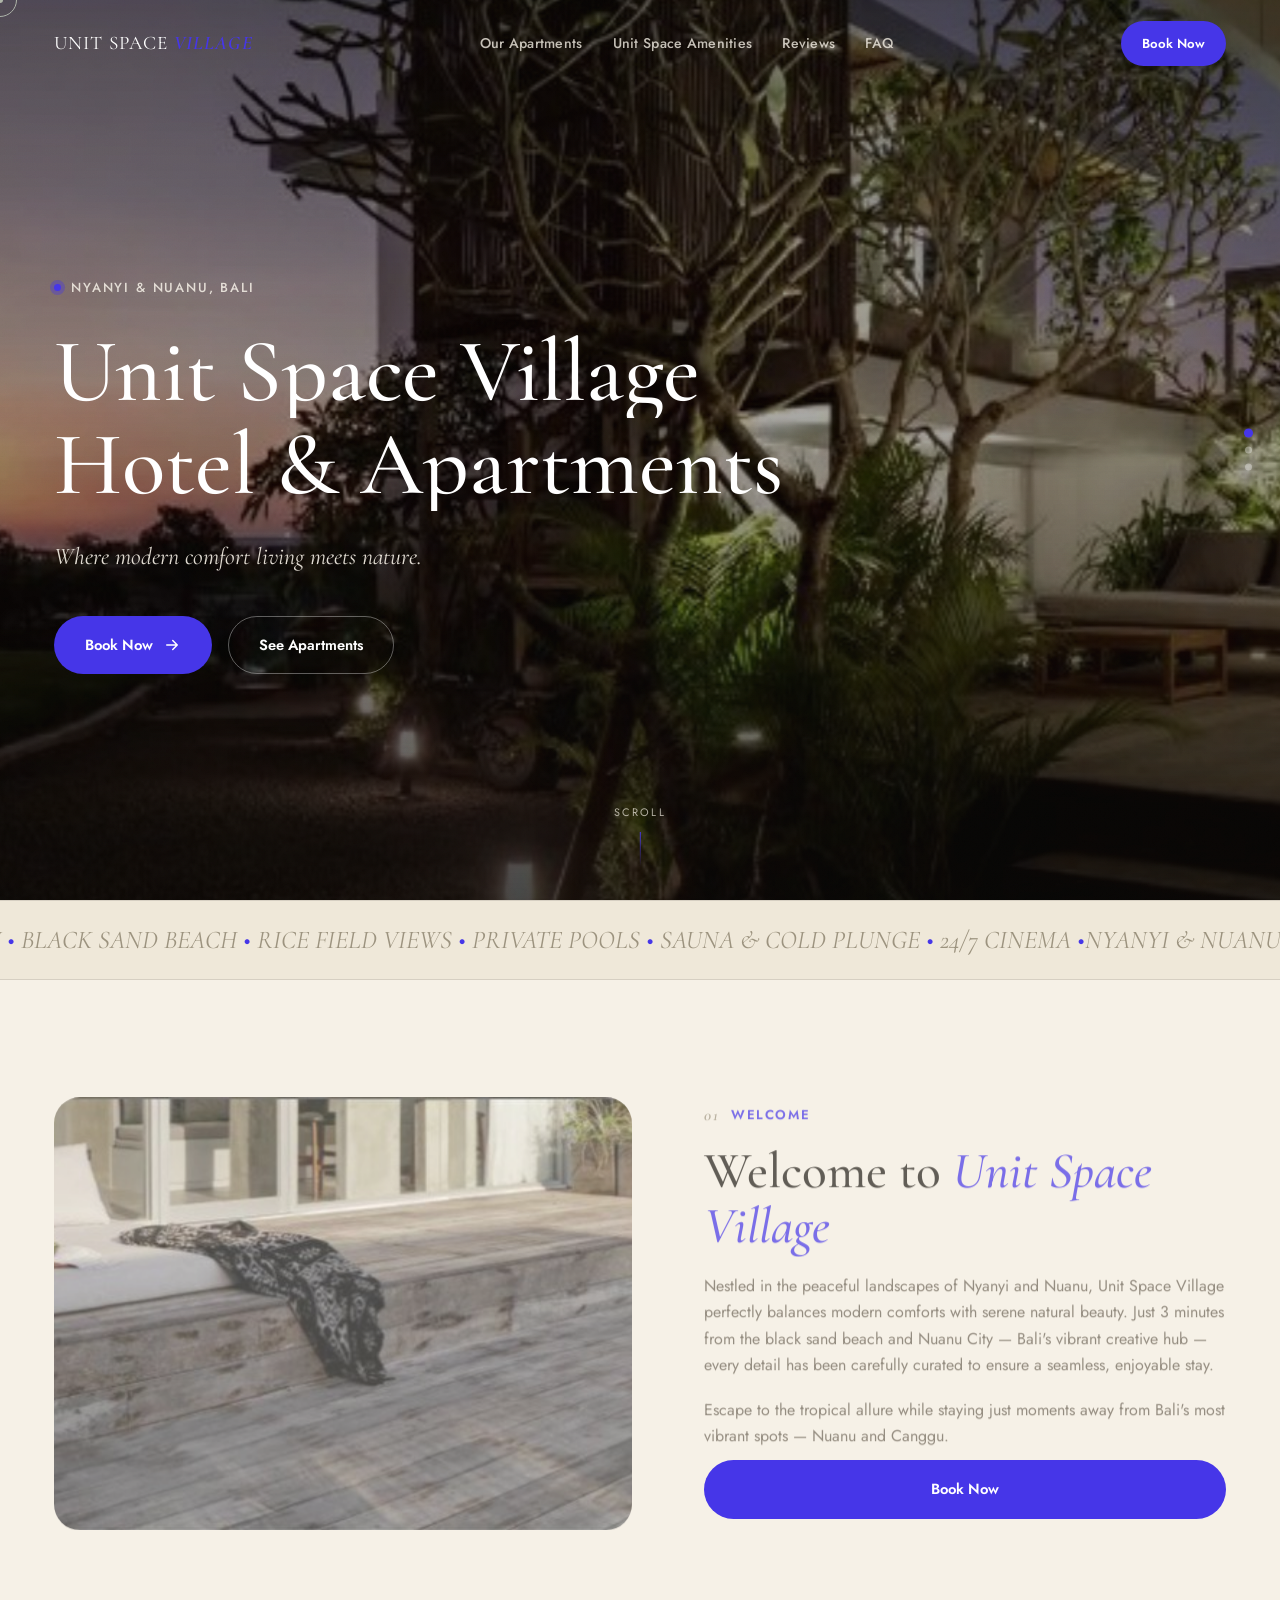
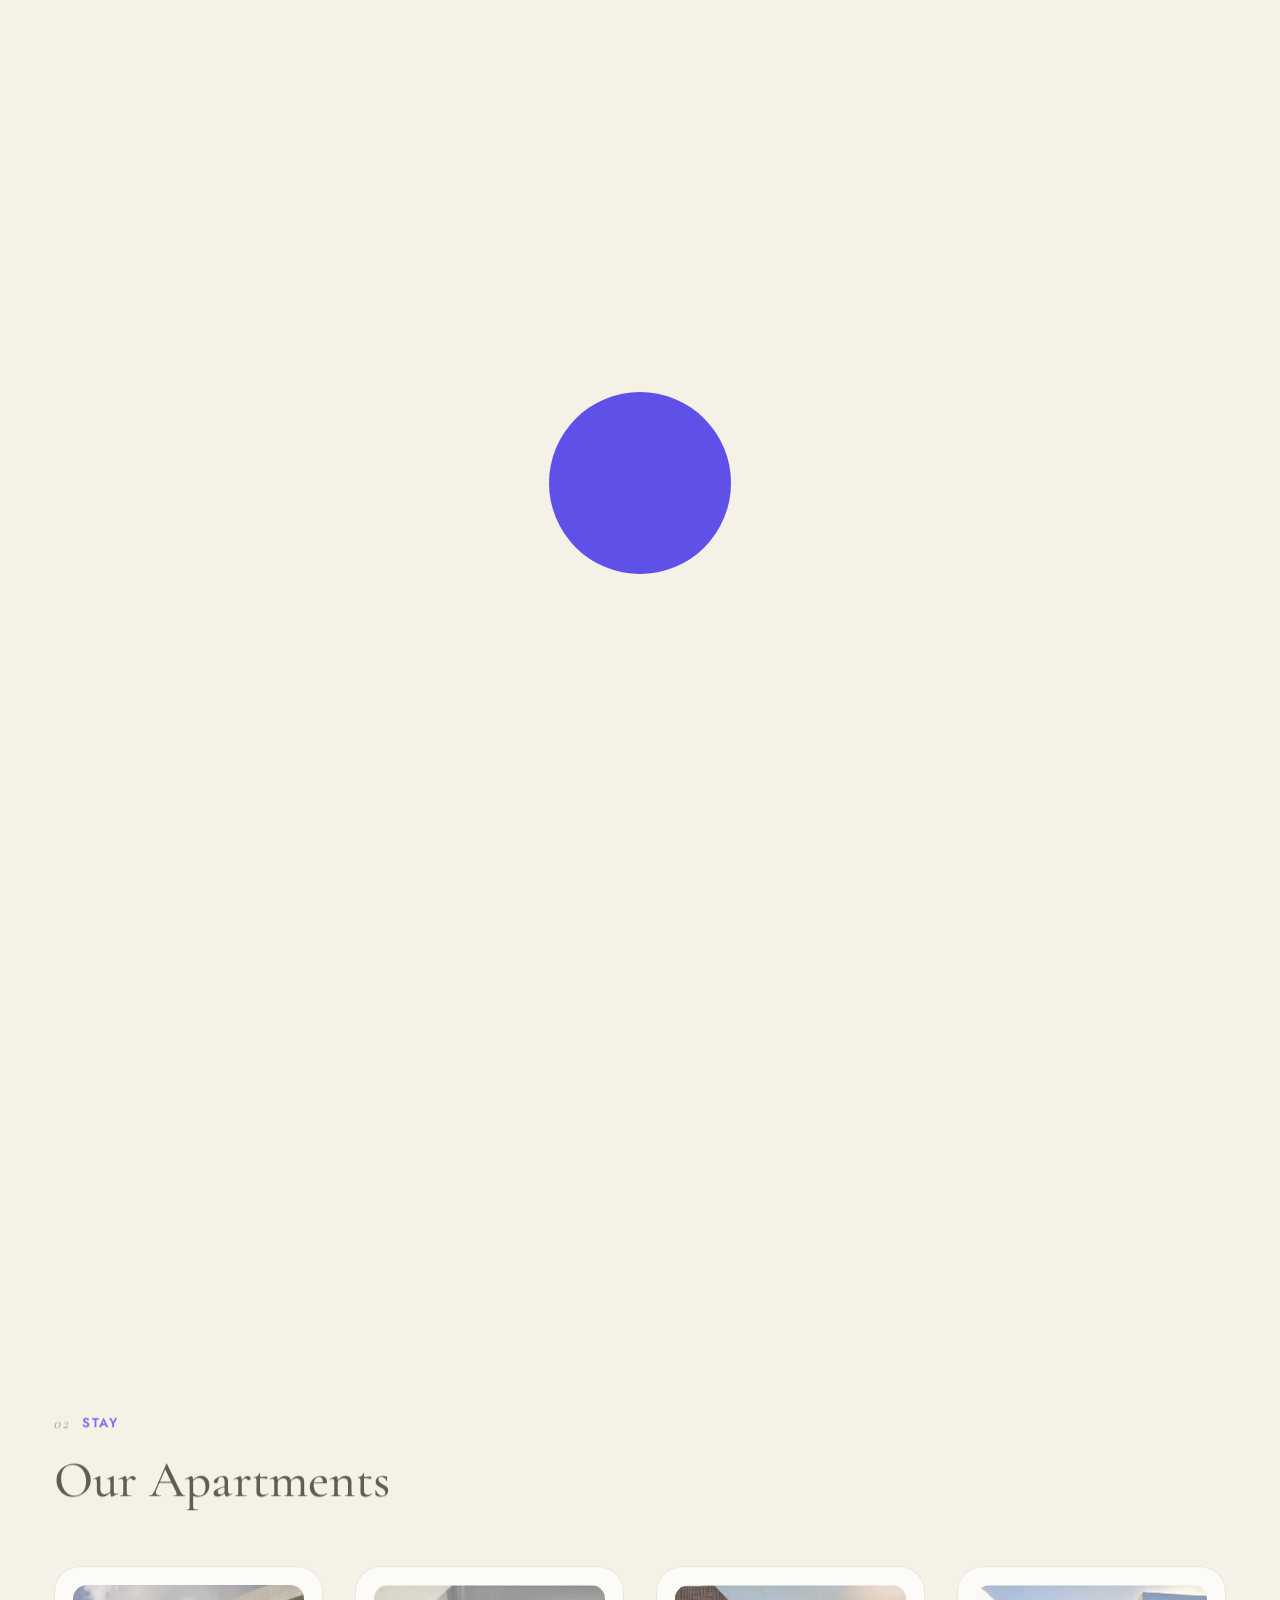
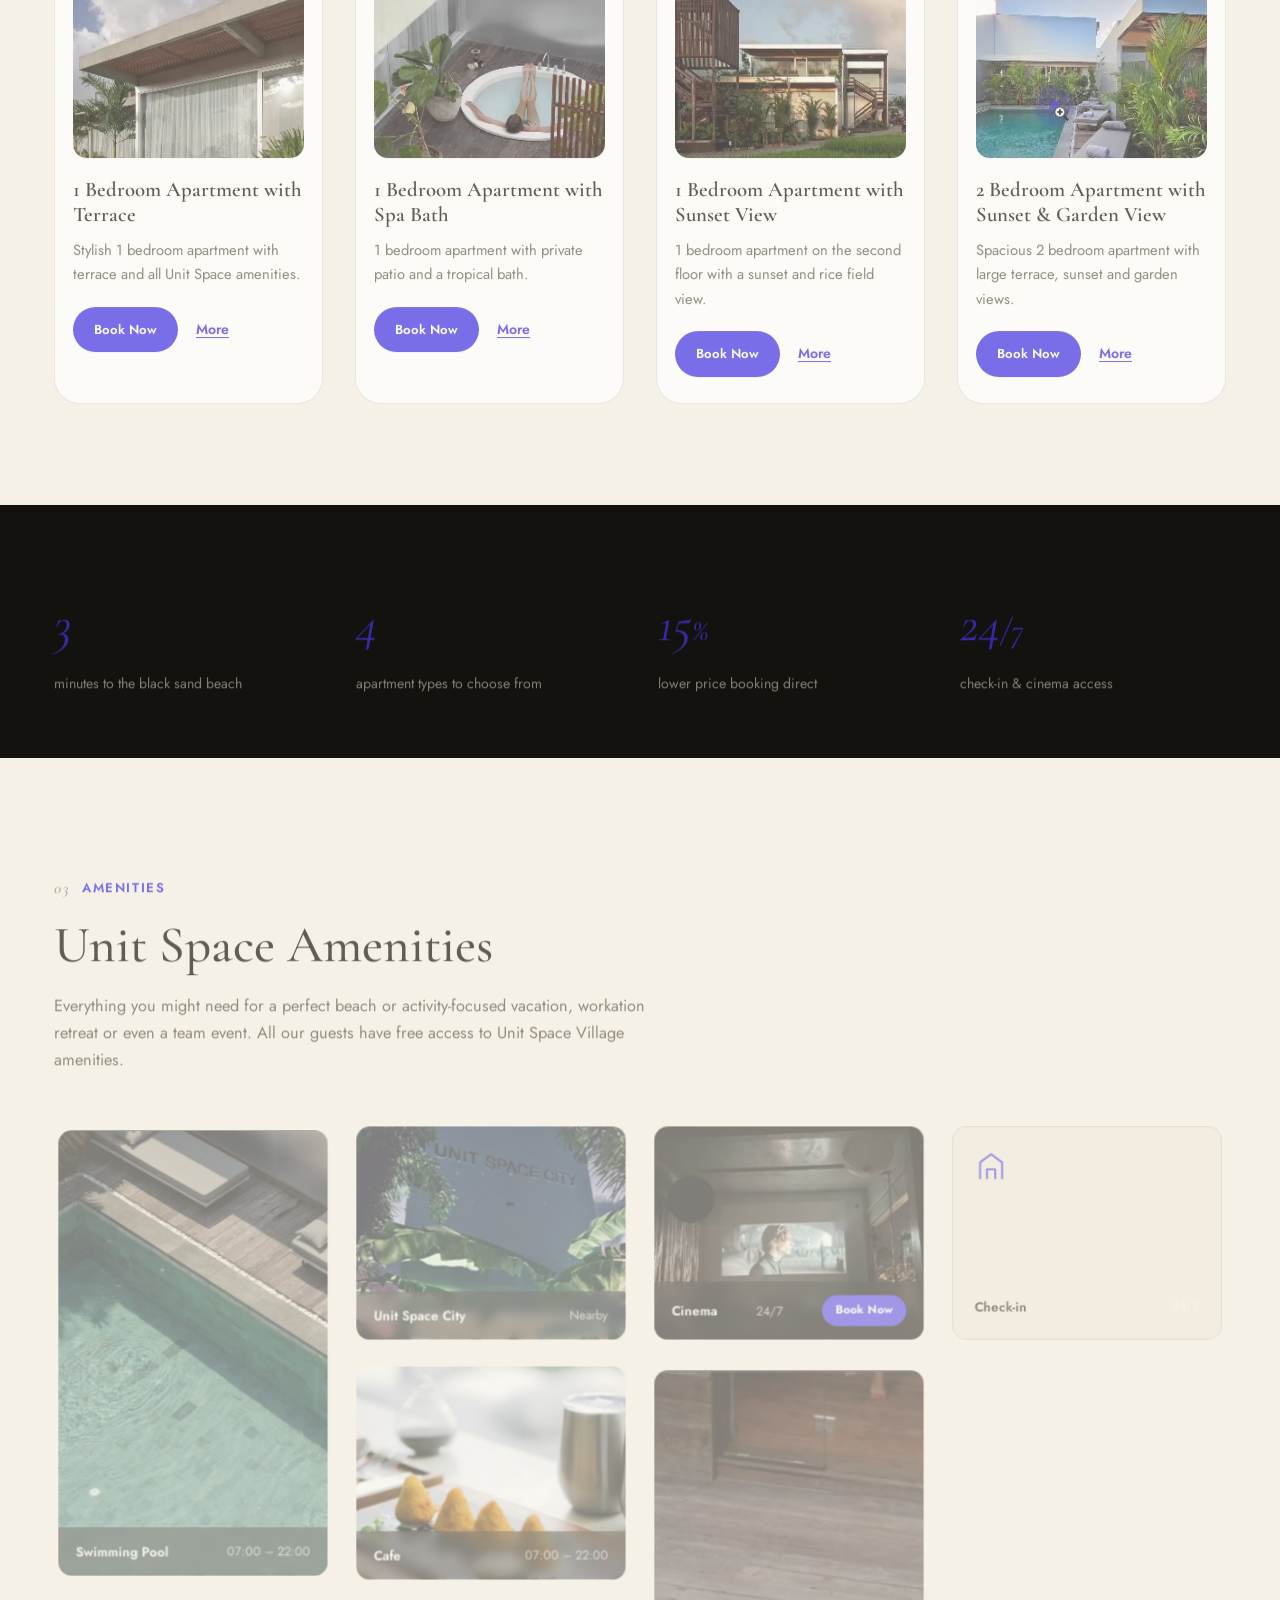
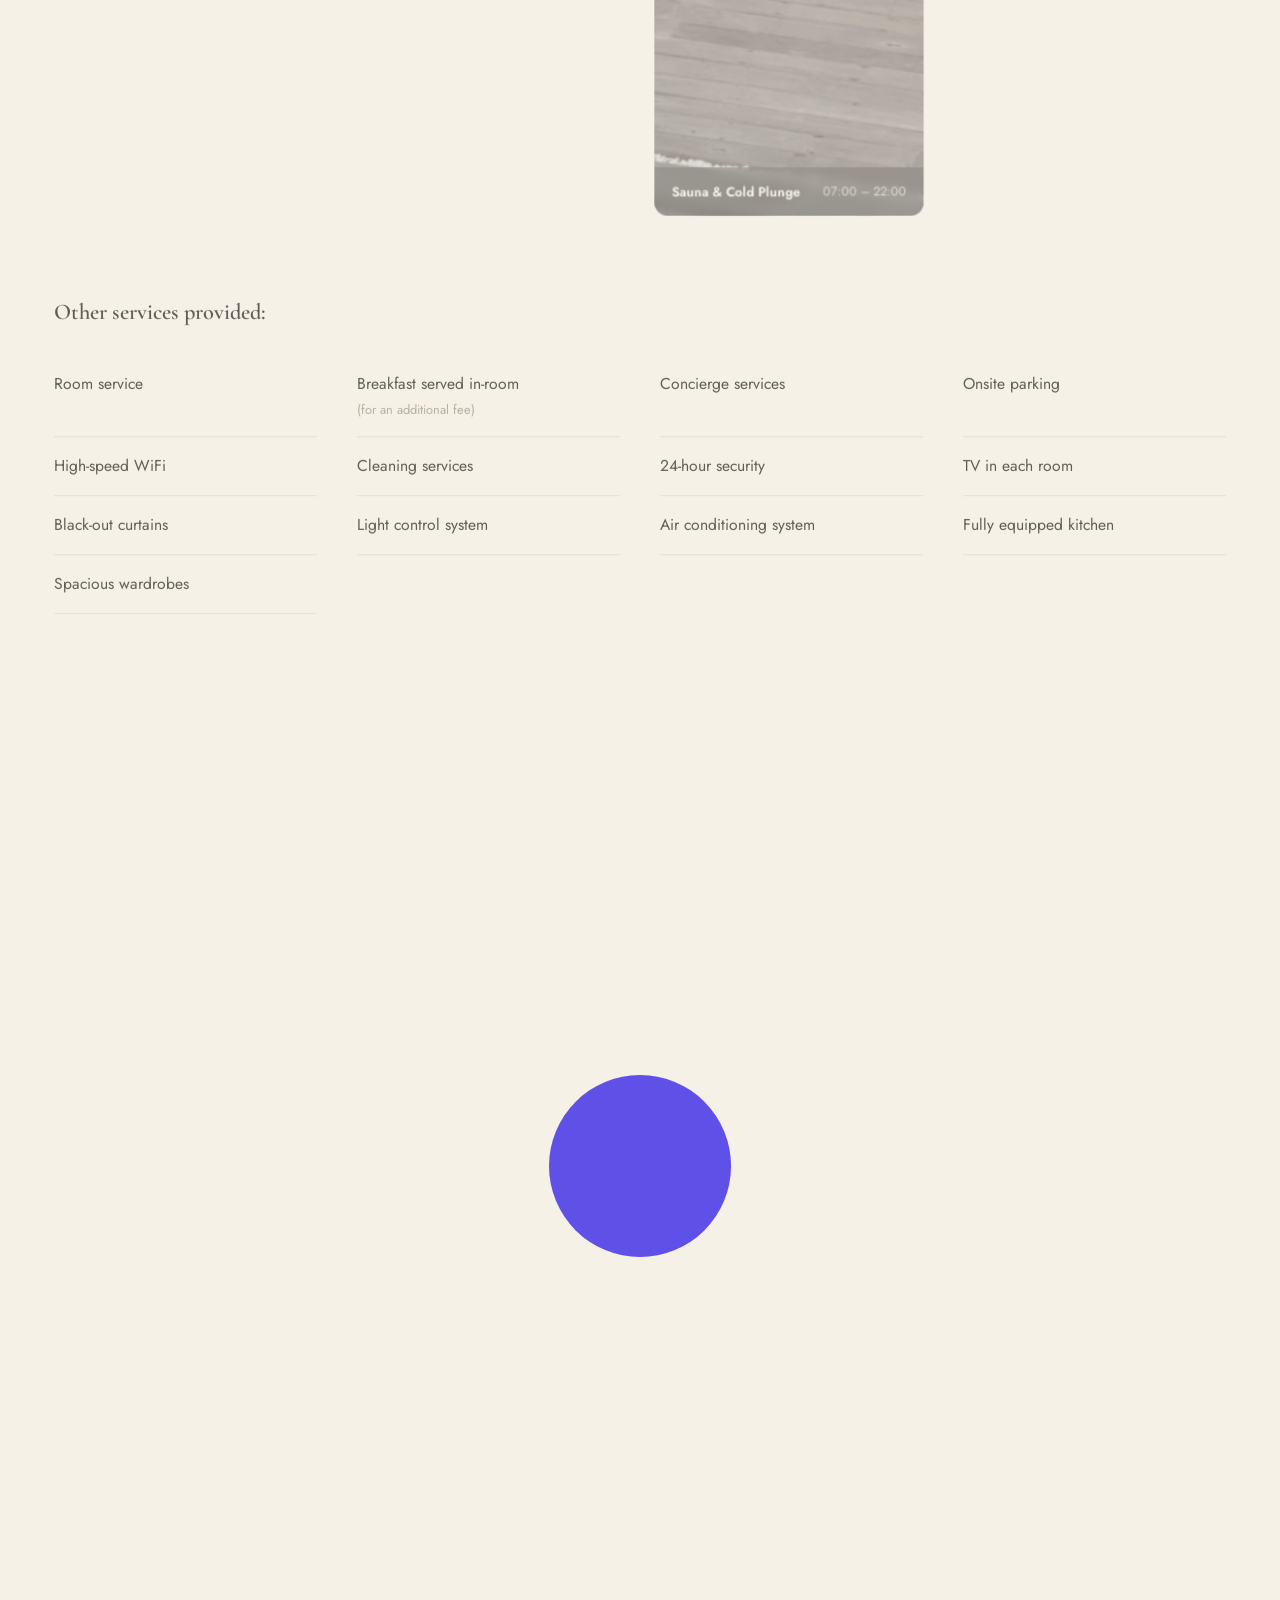
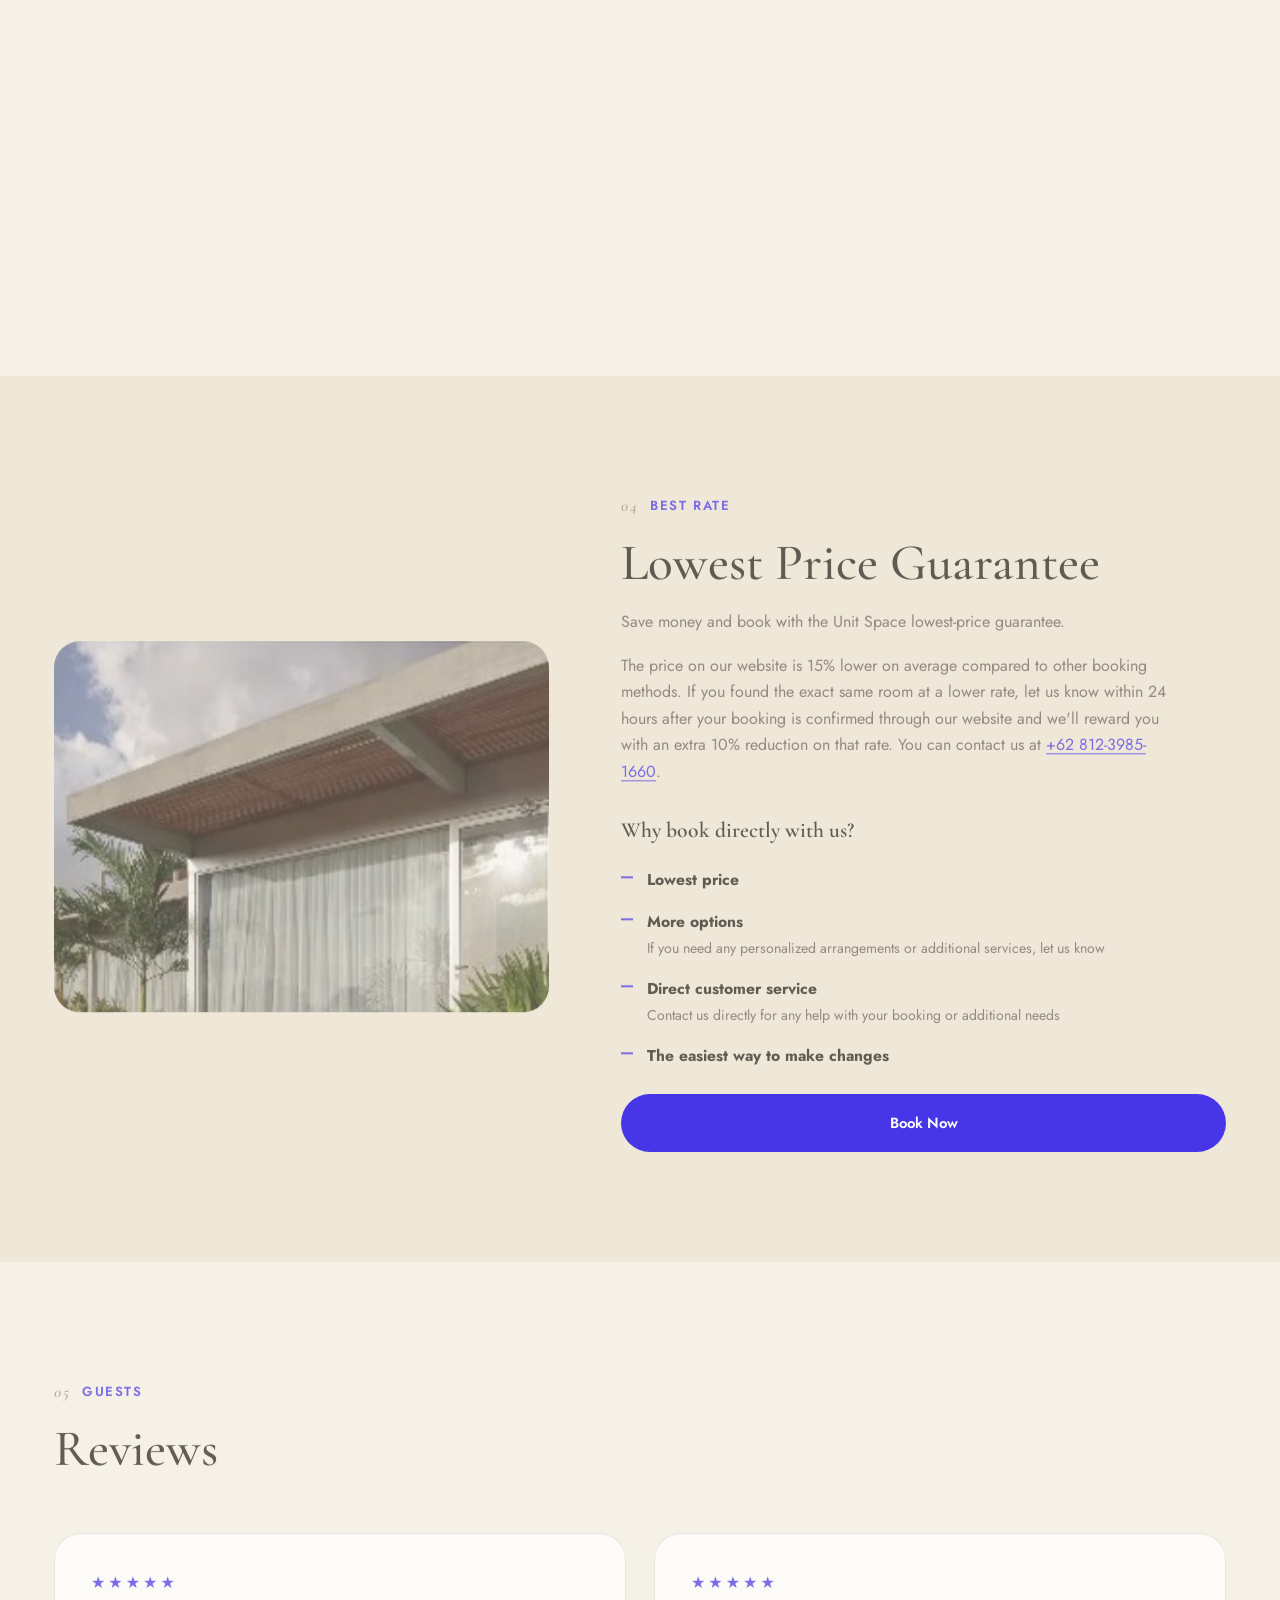
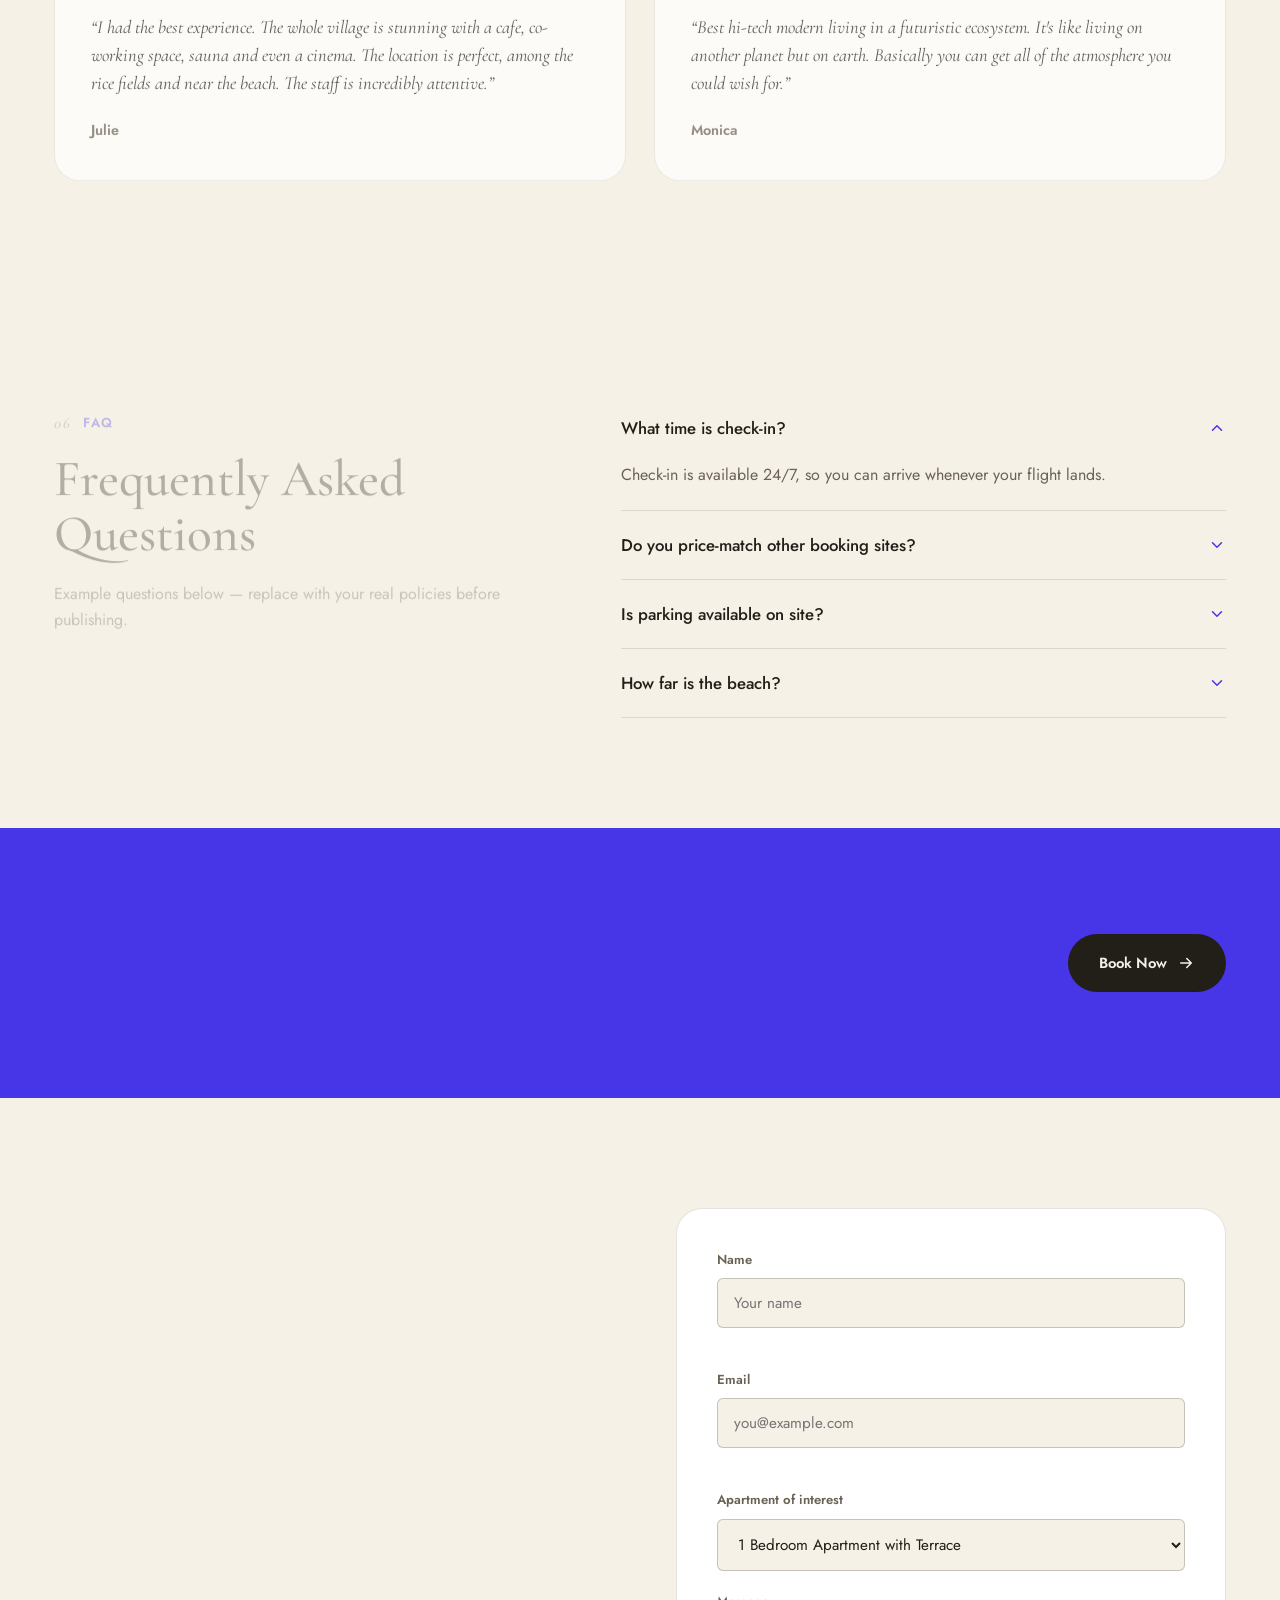
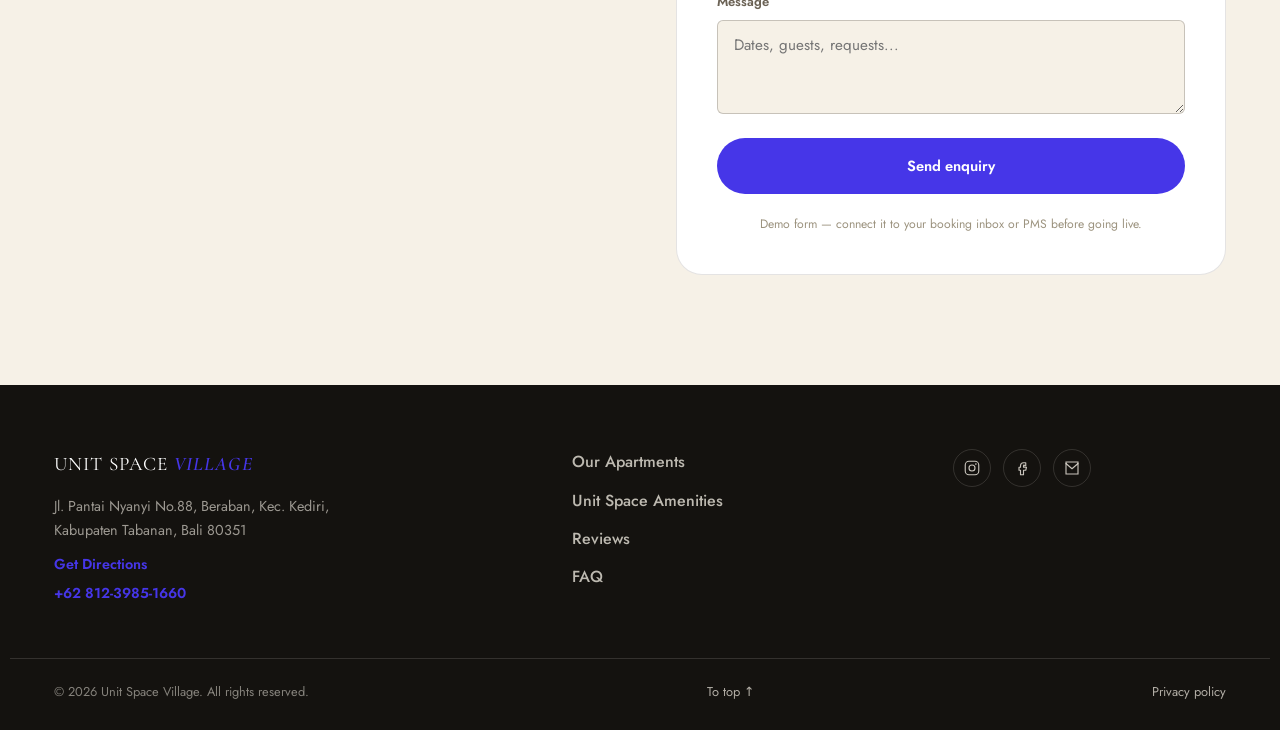
==== unitspacevillage/index.html @ 4ce425ce "Add Unit Space Village redesign in new project folder Rebuilds unitspacevillage.com as a static HTML" ====
<!doctype html>
<html lang="en">
<head>
<meta charset="UTF-8">
<meta name="viewport" content="width=device-width, initial-scale=1">
<title>Unit Space Village — Hotel &amp; Apartments, Nyanyi &amp; Nuanu, Bali</title>
<meta name="description" content="Unit Space Village — where modern comfort living meets nature. Boutique apartments and village amenities in Nyanyi &amp; Nuanu, Bali, minutes from the black sand beach.">

<link rel="icon" href="data:image/svg+xml,%3Csvg xmlns='http://www.w3.org/2000/svg' viewBox='0 0 100 100'%3E%3Crect width='100' height='100' rx='20' fill='%2314120f'/%3E%3Ctext x='50' y='68' font-size='54' font-family='Georgia,serif' font-weight='700' fill='%234f3ff0' text-anchor='middle'%3EU%3C/text%3E%3C/svg%3E">

<link rel="preconnect" href="https://fonts.googleapis.com">
<link rel="preconnect" href="https://fonts.gstatic.com" crossorigin>
<link href="https://fonts.googleapis.com/css2?family=Cormorant+Garamond:ital,wght@0,400;0,500;0,600;1,400;1,500;1,600&family=Jost:wght@300;400;500;600;700&display=swap" rel="stylesheet">

<link rel="stylesheet" href="css/style.css">
</head>
<body>

<div class="cursor-dot" aria-hidden="true"></div>
<div class="cursor-ring" aria-hidden="true"></div>

<div class="loader" aria-hidden="true">
  <span class="loader__mark">Unit Space Village</span>
</div>

<div class="grain-overlay" aria-hidden="true"></div>

<header class="site-header" data-header>
  <div class="container site-header__inner">
    <a href="#hero" class="logo" data-magnetic>
      <span class="logo__text">UNIT SPACE <b>VILLAGE</b></span>
    </a>

    <nav class="nav" data-nav>
      <a href="#apartments" class="nav__link">Our Apartments</a>
      <a href="#amenities" class="nav__link">Unit Space Amenities</a>
      <a href="#reviews" class="nav__link">Reviews</a>
      <a href="#faq" class="nav__link">FAQ</a>
    </nav>

    <a href="#contact" class="btn btn--accent btn--sm nav__cta" data-magnetic>Book Now</a>

    <button class="burger" data-burger aria-label="Open menu" aria-expanded="false">
      <span></span><span></span><span></span>
    </button>
  </div>

  <div class="mobile-nav" data-mobile-nav>
    <a href="#apartments" class="mobile-nav__link">Our Apartments</a>
    <a href="#amenities" class="mobile-nav__link">Unit Space Amenities</a>
    <a href="#reviews" class="mobile-nav__link">Reviews</a>
    <a href="#faq" class="mobile-nav__link">FAQ</a>
    <a href="#contact" class="mobile-nav__link">Book Now</a>
  </div>
</header>

<main>

  <!-- HERO -->
  <section class="hero" id="hero">
    <div class="hero__slides" data-hero-slides>
      <div class="hero__slide is-active" style="background-image:url('assets/garden-twilight.jpg')"></div>
      <div class="hero__slide" style="background-image:url('assets/pool-aerial.jpg')"></div>
      <div class="hero__slide" style="background-image:url('assets/sauna-plunge.jpg')"></div>
    </div>
    <div class="hero__scrim" aria-hidden="true"></div>

    <div class="container hero__inner">
      <p class="eyebrow" data-reveal>
        <span class="eyebrow__dot"></span>
        Nyanyi &amp; Nuanu, Bali
      </p>

      <h1 class="hero__title">
        <span class="line" data-split>Unit Space Village</span>
        <span class="line" data-split>Hotel <em>&amp; Apartments</em></span>
      </h1>

      <p class="hero__subtitle" data-reveal>Where modern comfort living meets nature.</p>

      <div class="hero__actions" data-reveal>
        <a href="#contact" class="btn btn--accent" data-magnetic>
          Book Now
          <svg viewBox="0 0 24 24" width="18" height="18"><path d="M5 12h14M13 6l6 6-6 6" fill="none" stroke="currentColor" stroke-width="2" stroke-linecap="round" stroke-linejoin="round"/></svg>
        </a>
        <a href="#apartments" class="btn btn--ghost" data-magnetic>See Apartments</a>
      </div>
    </div>

    <div class="hero__dots" data-hero-dots aria-hidden="true">
      <span class="is-active"></span><span></span><span></span>
    </div>

    <a href="#welcome" class="scroll-cue" aria-label="Scroll down">
      <span>SCROLL</span>
      <i></i>
    </a>
  </section>

  <!-- MARQUEE -->
  <div class="marquee" aria-hidden="true">
    <div class="marquee__track">
      <span>NYANYI &amp; NUANU&nbsp;</span><span>•</span><span>&nbsp;BLACK SAND BEACH&nbsp;</span><span>•</span>
      <span>&nbsp;RICE FIELD VIEWS&nbsp;</span><span>•</span><span>&nbsp;PRIVATE POOLS&nbsp;</span><span>•</span>
      <span>&nbsp;SAUNA &amp; COLD PLUNGE&nbsp;</span><span>•</span><span>&nbsp;24/7 CINEMA&nbsp;</span><span>•</span>
      <span>NYANYI &amp; NUANU&nbsp;</span><span>•</span><span>&nbsp;BLACK SAND BEACH&nbsp;</span><span>•</span>
      <span>&nbsp;RICE FIELD VIEWS&nbsp;</span><span>•</span><span>&nbsp;PRIVATE POOLS&nbsp;</span><span>•</span>
      <span>&nbsp;SAUNA &amp; COLD PLUNGE&nbsp;</span><span>•</span><span>&nbsp;24/7 CINEMA&nbsp;</span><span>•</span>
    </div>
  </div>

  <!-- WELCOME -->
  <section class="section welcome" id="welcome">
    <div class="container welcome__grid">
      <div class="welcome__media" data-reveal>
        <img src="assets/daybed-deck.jpg" alt="Private deck and daybed at Unit Space Village" loading="lazy">
      </div>
      <div class="welcome__content">
        <p class="section__label" data-reveal><span class="section__num">01</span> Welcome</p>
        <h2 class="section__title" data-reveal>Welcome to <em>Unit Space Village</em></h2>
        <p class="welcome__text" data-reveal>
          Nestled in the peaceful landscapes of Nyanyi and Nuanu, Unit Space Village perfectly
          balances modern comforts with serene natural beauty. Just 3 minutes from the black sand
          beach and Nuanu City — Bali's vibrant creative hub — every detail has been carefully
          curated to ensure a seamless, enjoyable stay.
        </p>
        <p class="welcome__text" data-reveal>
          Escape to the tropical allure while staying just moments away from Bali's most vibrant
          spots — Nuanu and Canggu.
        </p>
        <a href="#contact" class="btn btn--accent btn--block" data-magnetic>Book Now</a>
      </div>
    </div>
  </section>

  <!-- PORTAL: welcome -> apartments -->
  <div class="portal" data-portal data-portal-color="#efeae0" aria-hidden="true">
    <div class="portal__stage"><div class="portal__circle" data-portal-circle></div></div>
  </div>

  <!-- APARTMENTS -->
  <section class="section apartments" id="apartments">
    <div class="container">
      <div class="section__head">
        <p class="section__label" data-reveal><span class="section__num">02</span> Stay</p>
        <h2 class="section__title" data-reveal>Our Apartments</h2>
      </div>

      <div class="apartments-grid">

        <article class="apt-card" data-tilt>
          <div class="apt-card__media">
            <img src="assets/apt-terrace.jpg" alt="1 Bedroom Apartment with Terrace" loading="lazy">
          </div>
          <h3>1 Bedroom Apartment with Terrace</h3>
          <p>Stylish 1 bedroom apartment with terrace and all Unit Space amenities.</p>
          <div class="apt-card__actions">
            <a href="#contact" class="btn btn--accent btn--sm" data-magnetic>Book Now</a>
            <a href="#contact" class="link-more">More</a>
          </div>
        </article>

        <article class="apt-card" data-tilt>
          <div class="apt-card__media">
            <img src="assets/apt-spa-bath.jpg" alt="1 Bedroom Apartment with Spa Bath" loading="lazy">
          </div>
          <h3>1 Bedroom Apartment with Spa Bath</h3>
          <p>1 bedroom apartment with private patio and a tropical bath.</p>
          <div class="apt-card__actions">
            <a href="#contact" class="btn btn--accent btn--sm" data-magnetic>Book Now</a>
            <a href="#contact" class="link-more">More</a>
          </div>
        </article>

        <article class="apt-card" data-tilt>
          <div class="apt-card__media">
            <img src="assets/apt-sunset-view.jpg" alt="1 Bedroom Apartment with Sunset View" loading="lazy">
          </div>
          <h3>1 Bedroom Apartment with Sunset View</h3>
          <p>1 bedroom apartment on the second floor with a sunset and rice field view.</p>
          <div class="apt-card__actions">
            <a href="#contact" class="btn btn--accent btn--sm" data-magnetic>Book Now</a>
            <a href="#contact" class="link-more">More</a>
          </div>
        </article>

        <article class="apt-card" data-tilt>
          <div class="apt-card__media">
            <img src="assets/apt-sunset-garden.jpg" alt="2 Bedroom Apartment with Sunset & Garden View" loading="lazy">
          </div>
          <h3>2 Bedroom Apartment with Sunset &amp; Garden View</h3>
          <p>Spacious 2 bedroom apartment with large terrace, sunset and garden views.</p>
          <div class="apt-card__actions">
            <a href="#contact" class="btn btn--accent btn--sm" data-magnetic>Book Now</a>
            <a href="#contact" class="link-more">More</a>
          </div>
        </article>

      </div>
    </div>
  </section>

  <!-- STATS -->
  <section class="stats">
    <div class="container stats__grid">
      <div class="stat" data-reveal>
        <span class="stat__num" data-counter data-target="3">0</span>
        <p>minutes to the black sand beach</p>
      </div>
      <div class="stat" data-reveal>
        <span class="stat__num" data-counter data-target="4">0</span>
        <p>apartment types to choose from</p>
      </div>
      <div class="stat" data-reveal>
        <span class="stat__num" data-counter data-target="15">0</span><span class="stat__suffix">%</span>
        <p>lower price booking direct</p>
      </div>
      <div class="stat" data-reveal>
        <span class="stat__num" data-counter data-target="24">0</span><span class="stat__suffix">/7</span>
        <p>check-in &amp; cinema access</p>
      </div>
    </div>
  </section>

  <!-- AMENITIES -->
  <section class="section" id="amenities">
    <div class="container">
      <div class="section__head">
        <p class="section__label" data-reveal><span class="section__num">03</span> Amenities</p>
        <h2 class="section__title" data-reveal>Unit Space Amenities</h2>
        <p class="section__intro" data-reveal>
          Everything you might need for a perfect beach or activity-focused vacation, workation
          retreat or even a team event. All our guests have free access to Unit Space Village
          amenities.
        </p>
      </div>

      <div class="amenities-grid">
        <article class="amenity-card amenity-card--tall" data-tilt>
          <img src="assets/pool-aerial.jpg" alt="Swimming pool" loading="lazy">
          <div class="amenity-card__bar"><span>Swimming Pool</span><time>07:00 – 22:00</time></div>
        </article>

        <article class="amenity-card" data-tilt>
          <img src="assets/unit-space-city.jpg" alt="Unit Space City community" loading="lazy">
          <div class="amenity-card__bar"><span>Unit Space City</span><time>Nearby</time></div>
        </article>

        <article class="amenity-card" data-tilt>
          <img src="assets/cinema.jpg" alt="Cinema room" loading="lazy">
          <div class="amenity-card__bar"><span>Cinema</span><time>24/7</time><a href="#contact" class="amenity-card__cta">Book Now</a></div>
        </article>

        <article class="amenity-card amenity-card--icon" data-tilt>
          <div class="amenity-card__icon">
            <svg viewBox="0 0 24 24" width="34" height="34"><path d="M4 22V10l8-6 8 6v12" fill="none" stroke="currentColor" stroke-width="1.5" stroke-linejoin="round"/><path d="M9 22v-7h6v7" fill="none" stroke="currentColor" stroke-width="1.5" stroke-linejoin="round"/></svg>
          </div>
          <div class="amenity-card__bar amenity-card__bar--static"><span>Check-in</span><time>24/7</time></div>
        </article>

        <article class="amenity-card" data-tilt>
          <img src="assets/cafe.jpg" alt="Cafe" loading="lazy">
          <div class="amenity-card__bar"><span>Cafe</span><time>07:00 – 22:00</time></div>
        </article>

        <article class="amenity-card amenity-card--tall" data-tilt>
          <img src="assets/sauna-plunge.jpg" alt="Sauna and cold plunge" loading="lazy">
          <div class="amenity-card__bar"><span>Sauna &amp; Cold Plunge</span><time>07:00 – 22:00</time></div>
        </article>
      </div>

      <div class="services-list">
        <h3 data-reveal>Other services provided:</h3>
        <ul class="services-list__grid" data-reveal>
          <li>Room service</li>
          <li>Breakfast served in-room <small>(for an additional fee)</small></li>
          <li>Concierge services</li>
          <li>Onsite parking</li>
          <li>High-speed WiFi</li>
          <li>Cleaning services</li>
          <li>24-hour security</li>
          <li>TV in each room</li>
          <li>Black-out curtains</li>
          <li>Light control system</li>
          <li>Air conditioning system</li>
          <li>Fully equipped kitchen</li>
          <li>Spacious wardrobes</li>
        </ul>
      </div>
    </div>
  </section>

  <!-- PORTAL: amenities -> price guarantee -->
  <div class="portal" data-portal data-portal-color="#14120f" aria-hidden="true">
    <div class="portal__stage"><div class="portal__circle" data-portal-circle></div></div>
  </div>

  <!-- LOWEST PRICE GUARANTEE -->
  <section class="section price-guarantee">
    <div class="container price-guarantee__grid">
      <div class="price-guarantee__media" data-reveal>
        <img src="assets/apt-terrace.jpg" alt="Unit Space Village apartment terrace" loading="lazy">
      </div>
      <div>
        <p class="section__label" data-reveal><span class="section__num">04</span> Best Rate</p>
        <h2 class="section__title" data-reveal>Lowest Price Guarantee</h2>
        <p class="welcome__text" data-reveal>Save money and book with the Unit Space lowest-price guarantee.</p>
        <p class="welcome__text" data-reveal>
          The price on our website is 15% lower on average compared to other booking methods.
          If you found the exact same room at a lower rate, let us know within 24 hours after your
          booking is confirmed through our website and we'll reward you with an extra 10% reduction
          on that rate. You can contact us at <a href="tel:+6281239851660" class="inline-link">+62 812-3985-1660</a>.
        </p>

        <h3 class="price-guarantee__subtitle" data-reveal>Why book directly with us?</h3>
        <ul class="reason-list" data-reveal>
          <li><strong>Lowest price</strong></li>
          <li><strong>More options</strong><span>If you need any personalized arrangements or additional services, let us know</span></li>
          <li><strong>Direct customer service</strong><span>Contact us directly for any help with your booking or additional needs</span></li>
          <li><strong>The easiest way to make changes</strong></li>
        </ul>

        <a href="#contact" class="btn btn--accent btn--block" data-magnetic>Book Now</a>
      </div>
    </div>
  </section>

  <!-- REVIEWS -->
  <section class="section reviews" id="reviews">
    <div class="container">
      <div class="section__head">
        <p class="section__label" data-reveal><span class="section__num">05</span> Guests</p>
        <h2 class="section__title" data-reveal>Reviews</h2>
      </div>

      <div class="reviews-grid">
        <article class="review-card" data-reveal>
          <div class="review-card__stars" aria-label="5 out of 5 stars">★★★★★</div>
          <p>&ldquo;I had the best experience. The whole village is stunning with a cafe, co-working
            space, sauna and even a cinema. The location is perfect, among the rice fields and near
            the beach. The staff is incredibly attentive.&rdquo;</p>
          <span class="review-card__name">Julie</span>
        </article>

        <article class="review-card" data-reveal>
          <div class="review-card__stars" aria-label="5 out of 5 stars">★★★★★</div>
          <p>&ldquo;Best hi-tech modern living in a futuristic ecosystem. It's like living on
            another planet but on earth. Basically you can get all of the atmosphere you could
            wish for.&rdquo;</p>
          <span class="review-card__name">Monica</span>
        </article>
      </div>
    </div>
  </section>

  <!-- FAQ -->
  <section class="section faq" id="faq">
    <div class="container faq__grid">
      <div>
        <p class="section__label" data-reveal><span class="section__num">06</span> FAQ</p>
        <h2 class="section__title" data-reveal>Frequently Asked<br>Questions</h2>
        <p class="welcome__text" data-reveal>Example questions below — replace with your real policies before publishing.</p>
      </div>

      <div class="accordion" data-accordion>
        <div class="accordion__item is-open">
          <button class="accordion__trigger">
            <span>What time is check-in?</span>
            <svg viewBox="0 0 24 24" width="18" height="18"><path d="M6 9l6 6 6-6" fill="none" stroke="currentColor" stroke-width="2" stroke-linecap="round" stroke-linejoin="round"/></svg>
          </button>
          <div class="accordion__panel"><p>Check-in is available 24/7, so you can arrive whenever your flight lands.</p></div>
        </div>
        <div class="accordion__item">
          <button class="accordion__trigger">
            <span>Do you price-match other booking sites?</span>
            <svg viewBox="0 0 24 24" width="18" height="18"><path d="M6 9l6 6 6-6" fill="none" stroke="currentColor" stroke-width="2" stroke-linecap="round" stroke-linejoin="round"/></svg>
          </button>
          <div class="accordion__panel"><p>Yes — our direct rates run about 15% below other channels, and we'll match and beat a lower rate found within 24 hours of booking.</p></div>
        </div>
        <div class="accordion__item">
          <button class="accordion__trigger">
            <span>Is parking available on site?</span>
            <svg viewBox="0 0 24 24" width="18" height="18"><path d="M6 9l6 6 6-6" fill="none" stroke="currentColor" stroke-width="2" stroke-linecap="round" stroke-linejoin="round"/></svg>
          </button>
          <div class="accordion__panel"><p>Yes, onsite parking is included for all guests, along with 24-hour security.</p></div>
        </div>
        <div class="accordion__item">
          <button class="accordion__trigger">
            <span>How far is the beach?</span>
            <svg viewBox="0 0 24 24" width="18" height="18"><path d="M6 9l6 6 6-6" fill="none" stroke="currentColor" stroke-width="2" stroke-linecap="round" stroke-linejoin="round"/></svg>
          </button>
          <div class="accordion__panel"><p>Unit Space Village is just 3 minutes from the black sand beach, and close to Nuanu City and Canggu.</p></div>
        </div>
      </div>
    </div>
  </section>

  <!-- CTA BAND -->
  <section class="cta-band">
    <div class="container cta-band__inner">
      <h2 data-reveal>Ready for <em>your stay?</em></h2>
      <a href="#contact" class="btn btn--dark" data-magnetic>
        Book Now
        <svg viewBox="0 0 24 24" width="18" height="18"><path d="M5 12h14M13 6l6 6-6 6" fill="none" stroke="currentColor" stroke-width="2" stroke-linecap="round" stroke-linejoin="round"/></svg>
      </a>
    </div>
  </section>

  <!-- CONTACT -->
  <section class="section" id="contact">
    <div class="container contact__grid">
      <div>
        <p class="section__label" data-reveal><span class="section__num">07</span> Contact</p>
        <h2 class="section__title" data-reveal>Book directly<br>with the village</h2>
        <p class="welcome__text" data-reveal>Reach out by phone, email, or Instagram — our team replies fast and always has the best rate.</p>

        <div class="contact-info" data-reveal>
          <a href="tel:+6281239851660" class="contact-info__item">
            <svg viewBox="0 0 24 24" width="20" height="20"><path d="M22 16.92v3a2 2 0 0 1-2.18 2 19.8 19.8 0 0 1-8.63-3.07 19.5 19.5 0 0 1-6-6 19.8 19.8 0 0 1-3.07-8.67A2 2 0 0 1 4.11 2h3a2 2 0 0 1 2 1.72c.127.96.361 1.903.7 2.81a2 2 0 0 1-.45 2.11L8.09 9.91a16 16 0 0 0 6 6l1.27-1.27a2 2 0 0 1 2.11-.45c.907.339 1.85.573 2.81.7A2 2 0 0 1 22 16.92z" fill="none" stroke="currentColor" stroke-width="1.6" stroke-linecap="round" stroke-linejoin="round"/></svg>
            <span>+62 812-3985-1660</span>
          </a>
          <a href="mailto:hello@unitspacevillage.com" class="contact-info__item">
            <svg viewBox="0 0 24 24" width="20" height="20"><path d="M4 4h16v16H4z" fill="none" stroke="currentColor" stroke-width="1.6"/><path d="M4 6l8 7 8-7" fill="none" stroke="currentColor" stroke-width="1.6" stroke-linecap="round" stroke-linejoin="round"/></svg>
            <span>hello@unitspacevillage.com</span>
          </a>
          <span class="contact-info__item contact-info__item--static">
            <svg viewBox="0 0 24 24" width="20" height="20"><path d="M12 22s7-6.6 7-12a7 7 0 1 0-14 0c0 5.4 7 12 7 12z" fill="none" stroke="currentColor" stroke-width="1.6"/><circle cx="12" cy="10" r="2.5" fill="none" stroke="currentColor" stroke-width="1.6"/></svg>
            <span>Jl. Pantai Nyanyi No.88, Beraban, Kec. Kediri, Kabupaten Tabanan, Bali 80351</span>
          </span>
        </div>
      </div>

      <form class="form" data-form novalidate>
        <div class="form__row">
          <label for="name">Name</label>
          <input id="name" name="name" type="text" placeholder="Your name" required>
          <span class="form__error" data-error-for="name"></span>
        </div>
        <div class="form__row">
          <label for="email">Email</label>
          <input id="email" name="email" type="email" placeholder="you@example.com" required>
          <span class="form__error" data-error-for="email"></span>
        </div>
        <div class="form__row">
          <label for="unit">Apartment of interest</label>
          <select id="unit" name="unit">
            <option>1 Bedroom Apartment with Terrace</option>
            <option>1 Bedroom Apartment with Spa Bath</option>
            <option>1 Bedroom Apartment with Sunset View</option>
            <option>2 Bedroom Apartment with Sunset &amp; Garden View</option>
          </select>
        </div>
        <div class="form__row">
          <label for="message">Message</label>
          <textarea id="message" name="message" rows="3" placeholder="Dates, guests, requests..."></textarea>
        </div>
        <button type="submit" class="btn btn--accent form__submit" data-magnetic>
          <span class="btn__label">Send enquiry</span>
        </button>
        <p class="form__note">Demo form — connect it to your booking inbox or PMS before going live.</p>
      </form>
    </div>
  </section>

</main>

<footer class="footer">
  <div class="container footer__inner">
    <div class="footer__brand">
      <span class="logo__text">UNIT SPACE <b>VILLAGE</b></span>
      <p>Jl. Pantai Nyanyi No.88, Beraban, Kec. Kediri, Kabupaten Tabanan, Bali 80351</p>
      <a href="#" class="footer__directions">Get Directions</a>
      <a href="tel:+6281239851660" class="footer__phone">+62 812-3985-1660</a>
    </div>

    <nav class="footer__nav">
      <a href="#apartments">Our Apartments</a>
      <a href="#amenities">Unit Space Amenities</a>
      <a href="#reviews">Reviews</a>
      <a href="#faq">FAQ</a>
    </nav>

    <div class="footer__social">
      <a href="#" aria-label="Instagram">
        <svg viewBox="0 0 24 24" width="18" height="18"><rect x="3" y="3" width="18" height="18" rx="5" fill="none" stroke="currentColor" stroke-width="1.5"/><circle cx="12" cy="12" r="4" fill="none" stroke="currentColor" stroke-width="1.5"/><circle cx="17.2" cy="6.8" r="1.1" fill="currentColor"/></svg>
      </a>
      <a href="#" aria-label="Facebook">
        <svg viewBox="0 0 24 24" width="18" height="18"><path d="M14 9h3V5h-3c-2.2 0-4 1.8-4 4v2H8v4h2v6h4v-6h3l1-4h-4V9c0-.6.4-1 1-1z" fill="none" stroke="currentColor" stroke-width="1.5" stroke-linejoin="round"/></svg>
      </a>
      <a href="mailto:hello@unitspacevillage.com" aria-label="Email">
        <svg viewBox="0 0 24 24" width="18" height="18"><path d="M4 4h16v16H4z" fill="none" stroke="currentColor" stroke-width="1.5"/><path d="M4 6l8 7 8-7" fill="none" stroke="currentColor" stroke-width="1.5" stroke-linecap="round" stroke-linejoin="round"/></svg>
      </a>
    </div>
  </div>
  <div class="container footer__bottom">
    <span>&copy; <span data-year></span> Unit Space Village. All rights reserved.</span>
    <a href="#hero" class="footer__totop">To top ↑</a>
    <a href="#" class="footer__privacy">Privacy policy</a>
  </div>
</footer>

<script src="js/vendor/gsap.min.js"></script>
<script src="js/vendor/ScrollTrigger.min.js"></script>
<script src="js/main.js"></script>
</body>
</html>
---- unitspacevillage/css/style.css ----
/* ==========================================================================
   UNIT SPACE VILLAGE — design tokens
   ========================================================================== */
:root{
  --bg: #14120f;
  --bg-soft: #1c1913;

  --cream: #f6f1e7;
  --cream-alt: #efe8d9;
  --card: #ffffff;

  --ink: #221e18;
  --ink-muted: #6b6255;
  --ink-dim: #9c937f;

  --line: rgba(34,30,24,0.12);
  --line-strong: rgba(34,30,24,0.22);
  --line-on-dark: rgba(246,241,231,0.14);

  --indigo: #4636e8;
  --indigo-dark: #362aba;
  --indigo-soft: rgba(70,54,232,0.10);
  --on-indigo: #ffffff;

  --gold: #ab8a52;

  --font-display: 'Cormorant Garamond', Georgia, serif;
  --font-body: 'Jost', system-ui, -apple-system, sans-serif;

  --radius-sm: 6px;
  --radius: 14px;
  --radius-lg: 26px;

  --container: 1260px;
  --ease: cubic-bezier(.16,1,.3,1);

  --header-h: 88px;
}

/* ==========================================================================
   Reset
   ========================================================================== */
*, *::before, *::after{ box-sizing: border-box; }
html{ scroll-behavior: smooth; }
body{
  margin: 0;
  background: var(--cream);
  color: var(--ink);
  font-family: var(--font-body);
  font-size: 16px;
  line-height: 1.65;
  -webkit-font-smoothing: antialiased;
  overflow-x: hidden;
}
img, svg{ display: block; max-width: 100%; }
a{ color: inherit; text-decoration: none; }
ul{ margin: 0; padding: 0; list-style: none; }
button, input, textarea, select{ font-family: inherit; color: inherit; }
h1,h2,h3,h4,p{ margin: 0; }
::selection{ background: var(--indigo); color: #fff; }

.container{
  width: 100%;
  max-width: var(--container);
  margin-inline: auto;
  padding-inline: 24px;
}
@media (min-width: 768px){ .container{ padding-inline: 44px; } }

a:focus-visible, button:focus-visible, input:focus-visible, textarea:focus-visible, select:focus-visible{
  outline: 2px solid var(--indigo);
  outline-offset: 3px;
  border-radius: 4px;
}

/* ==========================================================================
   Custom cursor
   ========================================================================== */
.cursor-dot, .cursor-ring{
  position: fixed; top: 0; left: 0;
  border-radius: 50%;
  pointer-events: none;
  z-index: 9999;
  transform: translate(-50%,-50%);
  mix-blend-mode: difference;
}
.cursor-dot{ width: 6px; height: 6px; background: #fff; }
.cursor-ring{
  width: 34px; height: 34px;
  border: 1.5px solid #fff;
  transition: width .25s var(--ease), height .25s var(--ease), background .25s var(--ease);
}
.cursor-ring.is-active{ width: 60px; height: 60px; background: rgba(255,255,255,0.15); }
@media (hover: none), (pointer: coarse){ .cursor-dot, .cursor-ring{ display: none; } }

/* ==========================================================================
   Loader
   ========================================================================== */
.loader{
  position: fixed; inset: 0; z-index: 9998;
  background: var(--bg);
  display: flex; align-items: center; justify-content: center;
}
.loader__mark{
  font-family: var(--font-display);
  font-style: italic;
  font-size: clamp(1.6rem, 5vw, 2.6rem);
  color: var(--cream);
  letter-spacing: 0.02em;
}

/* ==========================================================================
   Grain overlay
   ========================================================================== */
.grain-overlay{
  position: fixed; inset: 0; z-index: 2;
  pointer-events: none;
  opacity: 0.035;
  mix-blend-mode: overlay;
  background-image: url("data:image/svg+xml,%3Csvg xmlns='http://www.w3.org/2000/svg' width='120' height='120'%3E%3Cfilter id='n'%3E%3CfeTurbulence type='fractalNoise' baseFrequency='0.9' numOctaves='2' stitchTiles='stitch'/%3E%3C/filter%3E%3Crect width='100%25' height='100%25' filter='url(%23n)'/%3E%3C/svg%3E");
}

/* ==========================================================================
   Header
   ========================================================================== */
.site-header{
  position: fixed; top: 0; left: 0; right: 0;
  height: var(--header-h);
  z-index: 500;
  transition: transform .4s var(--ease), background .3s ease, border-color .3s ease;
  border-bottom: 1px solid transparent;
}
.site-header.is-scrolled{
  background: rgba(20,18,15,0.72);
  backdrop-filter: blur(14px) saturate(140%);
  border-bottom-color: var(--line-on-dark);
}
.site-header.is-hidden{ transform: translateY(-100%); }

.site-header__inner{
  height: 100%;
  display: flex; align-items: center; justify-content: space-between;
  gap: 24px;
}

.logo__text{
  font-family: var(--font-display);
  font-size: 1.2rem;
  letter-spacing: 0.06em;
  color: #fff;
}
.logo__text b{ font-weight: 600; color: var(--indigo); font-style: italic; }

.nav{ display: none; gap: 30px; }
.nav__link{
  font-size: 0.88rem;
  font-weight: 500;
  letter-spacing: 0.02em;
  color: rgba(246,241,231,0.78);
  position: relative;
  padding: 6px 0;
  transition: color .25s ease;
}
.nav__link::after{
  content: ''; position: absolute; left: 0; bottom: 0;
  width: 0; height: 1px; background: var(--indigo);
  transition: width .3s var(--ease);
}
.nav__link:hover{ color: #fff; }
.nav__link:hover::after{ width: 100%; }

.btn.nav__cta{ display: none; }

.burger{
  display: grid; gap: 5px; width: 40px; height: 40px; place-items: center;
  background: transparent; border: 1px solid var(--line-on-dark); border-radius: 10px;
  cursor: pointer;
}
.burger span{
  width: 18px; height: 2px; background: #fff;
  transition: transform .3s var(--ease), opacity .3s var(--ease);
  grid-row: 1; grid-column: 1;
}
.burger span:nth-child(1){ transform: translateY(-6px); }
.burger span:nth-child(3){ transform: translateY(6px); }
.burger.is-open span:nth-child(1){ transform: rotate(45deg); }
.burger.is-open span:nth-child(2){ opacity: 0; }
.burger.is-open span:nth-child(3){ transform: rotate(-45deg); }

.mobile-nav{
  position: absolute; top: 100%; left: 0; right: 0;
  background: rgba(20,18,15,0.97);
  backdrop-filter: blur(14px);
  border-bottom: 1px solid var(--line-on-dark);
  display: flex; flex-direction: column;
  padding: 8px 24px 24px;
  transform: translateY(-8px); opacity: 0; visibility: hidden;
  transition: opacity .3s ease, transform .3s ease, visibility .3s;
}
.mobile-nav.is-open{ opacity: 1; transform: translateY(0); visibility: visible; }
.mobile-nav__link{
  padding: 14px 0; border-bottom: 1px solid var(--line-on-dark);
  font-size: 1.05rem; font-weight: 500; color: #fff;
}
.mobile-nav__link:last-child{ border-bottom: none; color: var(--indigo); }

@media (min-width: 1024px){
  .nav{ display: flex; }
  .btn.nav__cta{ display: inline-flex; }
  .burger{ display: none; }
  .mobile-nav{ display: none; }
}

/* ==========================================================================
   Buttons
   ========================================================================== */
.btn{
  --pad-y: 16px; --pad-x: 30px;
  position: relative;
  display: inline-flex; align-items: center; justify-content: center; gap: 10px;
  padding: var(--pad-y) var(--pad-x);
  border-radius: 999px;
  font-weight: 600; font-size: 0.92rem;
  border: 1px solid transparent;
  cursor: pointer;
  transition: background .25s ease, color .25s ease, border-color .25s ease;
  white-space: nowrap;
}
.btn svg{ transition: transform .25s var(--ease); }
.btn:hover svg{ transform: translateX(4px); }

.btn--accent{ background: var(--indigo); color: var(--on-indigo); }
.btn--accent:hover{ background: var(--indigo-dark); }

.btn--ghost{ background: transparent; color: #fff; border-color: rgba(255,255,255,0.35); }
.btn--ghost:hover{ border-color: #fff; }

.btn--dark{ background: var(--ink); color: var(--cream); }
.btn--dark:hover{ background: #000; }

.btn--sm{ --pad-y: 11px; --pad-x: 20px; font-size: 0.82rem; }
.btn--block{ width: 100%; }

/* ==========================================================================
   Hero
   ========================================================================== */
.hero{
  position: relative;
  min-height: 100svh;
  display: flex; align-items: center;
  padding-top: var(--header-h);
  overflow: hidden;
  color: #fff;
}
.hero__slides{ position: absolute; inset: 0; z-index: 0; }
.hero__slide{
  position: absolute; inset: 0;
  background-size: cover;
  background-position: center;
  opacity: 0;
  transform: scale(1.08);
}
.hero__slide.is-active{ opacity: 1; }
.hero__scrim{
  position: absolute; inset: 0; z-index: 1;
  background: linear-gradient(180deg, rgba(10,9,7,0.55) 0%, rgba(10,9,7,0.35) 45%, rgba(10,9,7,0.75) 100%);
}

.hero__inner{ position: relative; z-index: 2; padding-block: 80px 120px; }

.eyebrow{
  display: inline-flex; align-items: center; gap: 10px;
  font-size: 0.82rem; font-weight: 500;
  letter-spacing: 0.14em; text-transform: uppercase;
  color: rgba(246,241,231,0.85);
  margin-bottom: 26px;
}
.eyebrow__dot{ width: 7px; height: 7px; border-radius: 50%; background: var(--indigo); box-shadow: 0 0 0 4px rgba(70,54,232,0.35); }

.hero__title{
  font-family: var(--font-display);
  font-weight: 500;
  font-size: clamp(2.6rem, 7vw, 5.6rem);
  line-height: 1.04;
  margin: 0 0 26px;
  max-width: 20ch;
}
.hero__title .line{ display: block; overflow: hidden; }
.hero__title em{ font-style: italic; color: var(--indigo); font-weight: 500; }

.hero__subtitle{
  font-family: var(--font-display);
  font-style: italic;
  font-size: clamp(1.15rem, 2vw, 1.5rem);
  color: rgba(246,241,231,0.9);
  margin-bottom: 40px;
}

.hero__actions{ display: flex; flex-wrap: wrap; gap: 16px; }

.hero__dots{
  position: absolute; right: 28px; top: 50%; transform: translateY(-50%);
  z-index: 2;
  display: flex; flex-direction: column; gap: 10px;
}
.hero__dots span{
  width: 7px; height: 7px; border-radius: 50%;
  background: rgba(255,255,255,0.35);
  transition: background .3s ease, transform .3s ease;
}
.hero__dots span.is-active{ background: var(--indigo); transform: scale(1.3); }

.scroll-cue{
  position: absolute; left: 50%; bottom: 34px; z-index: 2;
  transform: translateX(-50%);
  display: flex; flex-direction: column; align-items: center; gap: 10px;
  font-size: 0.68rem; letter-spacing: 0.22em; color: rgba(246,241,231,0.7);
}
.scroll-cue i{ width: 1px; height: 34px; background: linear-gradient(var(--indigo), transparent); position: relative; overflow: hidden; }
.scroll-cue i::after{
  content: ''; position: absolute; top: -100%; left: 0; width: 100%; height: 100%;
  background: #fff; animation: scrollCue 1.8s ease-in-out infinite;
}
@keyframes scrollCue{ 0%{ top: -100%; } 60%,100%{ top: 100%; } }

/* ==========================================================================
   Marquee
   ========================================================================== */
.marquee{
  border-top: 1px solid var(--line);
  border-bottom: 1px solid var(--line);
  background: var(--cream-alt);
  overflow: hidden;
  padding: 18px 0;
}
.marquee__track{
  display: inline-flex; white-space: nowrap;
  font-family: var(--font-display);
  font-style: italic;
  font-size: clamp(1.05rem, 2.2vw, 1.6rem);
  color: var(--ink-dim);
}
.marquee__track span:nth-child(2n){ color: var(--indigo); }

/* ==========================================================================
   Sections / generic
   ========================================================================== */
.section{ padding-block: 110px; position: relative; }
.section__head{ margin-bottom: 56px; max-width: 780px; }
.section__label{
  display: flex; align-items: center; gap: 12px;
  font-size: 0.82rem; font-weight: 600;
  text-transform: uppercase; letter-spacing: 0.12em;
  color: var(--indigo);
  margin-bottom: 16px;
}
.section__num{ font-family: var(--font-display); font-style: italic; color: var(--ink-dim); font-size: 1rem; }
.section__title{
  font-family: var(--font-display);
  font-weight: 500;
  font-size: clamp(2rem, 4vw, 3.2rem);
  line-height: 1.08;
}
.section__title em{ font-style: italic; color: var(--indigo); }
.section__intro{ margin-top: 20px; color: var(--ink-muted); max-width: 62ch; font-size: 1.02rem; }

.inline-link{ color: var(--indigo); text-decoration: underline; text-underline-offset: 3px; }

/* ==========================================================================
   Welcome
   ========================================================================== */
.welcome__grid{ display: grid; grid-template-columns: 1fr; gap: 48px; }
@media (min-width: 960px){ .welcome__grid{ grid-template-columns: 1.05fr 0.95fr; align-items: center; gap: 72px; } }
.welcome__media img{ border-radius: var(--radius-lg); width: 100%; aspect-ratio: 4/3; object-fit: cover; }
.welcome__text{ color: var(--ink-muted); margin: 18px 0; max-width: 56ch; }

/* ==========================================================================
   Portal transition
   ========================================================================== */
.portal{ position: relative; height: 140vh; }
.portal__stage{ position: sticky; top: 0; height: 100vh; display: grid; place-items: center; overflow: hidden; }
.portal__circle{ width: 50px; height: 50px; border-radius: 50%; background: var(--indigo); }

/* ==========================================================================
   Apartments
   ========================================================================== */
.apartments-grid{
  display: grid;
  grid-template-columns: repeat(auto-fit, minmax(260px, 1fr));
  gap: 32px;
}
.apt-card{
  background: var(--card);
  border: 1px solid var(--line);
  border-radius: var(--radius-lg);
  padding: 18px 18px 26px;
  transform-style: preserve-3d;
}
.apt-card__media{ border-radius: var(--radius); overflow: hidden; margin-bottom: 20px; aspect-ratio: 4/3; }
.apt-card__media img{ width: 100%; height: 100%; object-fit: cover; transition: transform .6s var(--ease); }
.apt-card:hover .apt-card__media img{ transform: scale(1.06); }
.apt-card h3{ font-family: var(--font-display); font-size: 1.3rem; font-weight: 600; margin-bottom: 10px; line-height: 1.2; }
.apt-card p{ color: var(--ink-muted); font-size: 0.92rem; margin-bottom: 20px; min-height: 2.6em; }
.apt-card__actions{ display: flex; align-items: center; gap: 18px; }
.link-more{ color: var(--indigo); font-weight: 600; font-size: 0.88rem; text-decoration: underline; text-underline-offset: 3px; }

/* ==========================================================================
   Stats
   ========================================================================== */
.stats{ background: var(--bg); color: var(--cream); padding-block: 70px; }
.stats__grid{ display: grid; grid-template-columns: repeat(2,1fr); gap: 36px; }
@media (min-width: 768px){ .stats__grid{ grid-template-columns: repeat(4,1fr); } }
.stat__num{ font-family: var(--font-display); font-style: italic; font-size: clamp(2.2rem, 4.6vw, 3.2rem); color: var(--indigo); }
.stat__suffix{ font-family: var(--font-display); font-style: italic; font-size: clamp(1.4rem, 2.6vw, 2rem); color: var(--indigo); }
.stat p{ color: rgba(246,241,231,0.7); margin-top: 6px; font-size: 0.88rem; }

/* ==========================================================================
   Amenities
   ========================================================================== */
.amenities-grid{
  display: grid;
  grid-template-columns: repeat(auto-fit, minmax(260px, 1fr));
  grid-auto-rows: 220px;
  gap: 20px;
  margin-bottom: 64px;
}
.amenity-card{
  position: relative;
  border-radius: var(--radius);
  overflow: hidden;
  background: var(--ink);
}
.amenity-card--tall{ grid-row: span 2; }
.amenity-card img{ width: 100%; height: 100%; object-fit: cover; transition: transform .6s var(--ease); }
.amenity-card:hover img{ transform: scale(1.06); }
.amenity-card__bar{
  position: absolute; left: 0; right: 0; bottom: 0;
  display: flex; align-items: center; justify-content: space-between; gap: 10px;
  padding: 14px 18px;
  background: rgba(20,18,15,0.55);
  backdrop-filter: blur(6px);
  color: #fff;
  font-size: 0.85rem;
}
.amenity-card__bar span{ font-weight: 600; }
.amenity-card__bar time{ color: rgba(255,255,255,0.7); font-size: 0.8rem; }
.amenity-card__bar--static{ position: static; background: transparent; backdrop-filter: none; color: var(--ink); padding: 0; margin-top: auto; }
.amenity-card__cta{
  background: var(--indigo); color: #fff; padding: 6px 14px; border-radius: 999px;
  font-size: 0.75rem; font-weight: 700;
}
.amenity-card--icon{
  background: var(--cream-alt);
  border: 1px solid var(--line);
  display: flex; flex-direction: column; justify-content: space-between;
  padding: 22px;
}
.amenity-card--icon .amenity-card__icon{ color: var(--indigo); }

.services-list h3{ font-family: var(--font-display); font-size: 1.4rem; font-weight: 600; margin-bottom: 24px; }
.services-list__grid{
  display: grid;
  grid-template-columns: repeat(auto-fit, minmax(240px, 1fr));
  gap: 0 40px;
}
.services-list__grid li{
  padding: 16px 0;
  border-bottom: 1px solid var(--line);
  font-size: 0.98rem;
}
.services-list__grid li small{ display: block; color: var(--ink-dim); font-size: 0.8rem; margin-top: 2px; }

/* ==========================================================================
   Price guarantee
   ========================================================================== */
.price-guarantee{ background: var(--cream-alt); }
.price-guarantee__grid{ display: grid; grid-template-columns: 1fr; gap: 48px; }
@media (min-width: 960px){ .price-guarantee__grid{ grid-template-columns: 0.9fr 1.1fr; align-items: center; gap: 72px; } }
.price-guarantee__media img{ border-radius: var(--radius-lg); width: 100%; aspect-ratio: 4/3; object-fit: cover; }
.price-guarantee__subtitle{ font-family: var(--font-display); font-size: 1.35rem; font-weight: 600; margin: 28px 0 18px; }

.reason-list{ display: grid; gap: 16px; margin-bottom: 32px; }
.reason-list li{ padding-left: 26px; position: relative; }
.reason-list li::before{ content: ''; position: absolute; left: 0; top: 9px; width: 12px; height: 2px; background: var(--indigo); }
.reason-list li strong{ display: block; font-size: 0.98rem; }
.reason-list li span{ display: block; color: var(--ink-muted); font-size: 0.88rem; margin-top: 2px; }

/* ==========================================================================
   Reviews
   ========================================================================== */
.reviews-grid{ display: grid; grid-template-columns: repeat(auto-fit, minmax(300px,1fr)); gap: 28px; }
.review-card{
  background: var(--card);
  border: 1px solid var(--line);
  border-radius: var(--radius-lg);
  padding: 36px;
}
.review-card__stars{ color: var(--indigo); letter-spacing: 3px; margin-bottom: 18px; font-size: 1rem; }
.review-card p{ font-family: var(--font-display); font-style: italic; font-size: 1.15rem; line-height: 1.5; color: var(--ink); margin-bottom: 20px; }
.review-card__name{ font-weight: 600; font-size: 0.9rem; color: var(--ink-muted); }

/* ==========================================================================
   FAQ / Accordion
   ========================================================================== */
.faq__grid{ display: grid; grid-template-columns: 1fr; gap: 48px; }
@media (min-width: 960px){ .faq__grid{ grid-template-columns: 0.9fr 1.1fr; gap: 72px; } }
.accordion__item{ border-bottom: 1px solid var(--line); }
.accordion__trigger{
  width: 100%;
  display: flex; align-items: center; justify-content: space-between; gap: 16px;
  background: none; border: none; cursor: pointer;
  padding: 22px 0;
  font-size: 1.05rem; font-weight: 500; text-align: left;
}
.accordion__trigger svg{ transition: transform .3s var(--ease); flex-shrink: 0; color: var(--indigo); }
.accordion__item.is-open .accordion__trigger svg{ transform: rotate(180deg); }
.accordion__panel{
  max-height: 0; overflow: hidden;
  transition: max-height .35s var(--ease);
}
.accordion__panel p{ padding-bottom: 22px; color: var(--ink-muted); max-width: 60ch; }
.accordion__item.is-open .accordion__panel{ max-height: 200px; }

/* ==========================================================================
   CTA band
   ========================================================================== */
.cta-band{ background: var(--indigo); color: #fff; padding-block: 90px; }
.cta-band__inner{ display: flex; flex-wrap: wrap; align-items: center; justify-content: space-between; gap: 32px; }
.cta-band h2{ font-family: var(--font-display); font-weight: 500; font-size: clamp(2rem, 4.4vw, 3.4rem); }
.cta-band h2 em{ font-style: italic; opacity: 0.75; }

/* ==========================================================================
   Contact
   ========================================================================== */
.contact__grid{ display: grid; grid-template-columns: 1fr; gap: 48px; }
@media (min-width: 960px){ .contact__grid{ grid-template-columns: 1fr 1fr; gap: 72px; } }
.contact-info{ display: grid; grid-template-columns: 1fr; gap: 18px; margin-top: 12px; min-width: 0; }
.contact-info__item{ display: flex; align-items: flex-start; gap: 12px; color: var(--ink-muted); font-weight: 500; transition: color .25s ease; }
.contact-info__item > span{ flex: 1; min-width: 0; overflow-wrap: break-word; }
a.contact-info__item:hover{ color: var(--indigo); }
.contact-info__item svg{ color: var(--indigo); flex-shrink: 0; margin-top: 2px; }

.form{
  background: var(--card);
  border: 1px solid var(--line);
  border-radius: var(--radius-lg);
  padding: 40px;
  display: grid; gap: 20px;
}
.form__row{ display: grid; grid-template-columns: 1fr; gap: 8px; min-width: 0; }
.form__row label{ font-size: 0.82rem; font-weight: 600; color: var(--ink-muted); }
.form__row input, .form__row textarea, .form__row select{
  width: 100%;
  min-width: 0;
  background: var(--cream);
  border: 1px solid var(--line-strong);
  border-radius: var(--radius-sm);
  padding: 13px 16px;
  font-size: 0.95rem;
  transition: border-color .25s ease;
}
.form__row input:focus, .form__row textarea:focus, .form__row select:focus{ border-color: var(--indigo); outline: none; }
.form__row.has-error input{ border-color: #d64545; }
.form__error{ min-height: 1em; font-size: 0.78rem; color: #c23a3a; }
.form__submit{ justify-content: center; margin-top: 4px; }
.form__note{ font-size: 0.76rem; color: var(--ink-dim); text-align: center; margin: 0; }
.form.is-success .form__row, .form.is-success .form__submit{ opacity: 0.4; pointer-events: none; }
.form__success{ display: none; text-align: center; font-weight: 600; color: var(--indigo); padding: 10px 0; }
.form.is-success .form__success{ display: block; }

/* ==========================================================================
   Footer
   ========================================================================== */
.footer{ background: var(--bg); color: rgba(246,241,231,0.85); padding-block: 64px 28px; }
.footer__inner{ display: grid; gap: 40px; grid-template-columns: 1fr; }
@media (min-width: 860px){ .footer__inner{ grid-template-columns: 1.4fr 1fr 0.8fr; align-items: start; } }
.footer__brand p{ color: rgba(246,241,231,0.6); margin: 14px 0 10px; max-width: 34ch; font-size: 0.9rem; }
.footer__directions, .footer__phone{ display: block; font-size: 0.9rem; margin-top: 6px; color: var(--indigo); font-weight: 600; }
.footer__nav{ display: grid; gap: 12px; }
.footer__nav a{ color: rgba(246,241,231,0.75); font-weight: 500; transition: color .2s ease; }
.footer__nav a:hover{ color: var(--indigo); }
.footer__social{ display: flex; gap: 12px; }
.footer__social a{
  width: 38px; height: 38px; display: grid; place-items: center;
  border: 1px solid var(--line-on-dark); border-radius: 50%;
  color: rgba(246,241,231,0.8);
  transition: color .2s ease, border-color .2s ease, transform .2s ease;
}
.footer__social a:hover{ color: var(--indigo); border-color: var(--indigo); transform: translateY(-3px); }
.footer__bottom{
  margin-top: 52px; padding-top: 22px; border-top: 1px solid var(--line-on-dark);
  display: flex; flex-wrap: wrap; justify-content: space-between; gap: 12px;
  font-size: 0.8rem; color: rgba(246,241,231,0.5);
}
.footer__totop, .footer__privacy{ color: rgba(246,241,231,0.7); }
.footer__totop:hover, .footer__privacy:hover{ color: var(--indigo); }

/* ==========================================================================
   Reveal defaults
   ========================================================================== */
[data-reveal], [data-tilt]{ will-change: transform, opacity; }

/* ==========================================================================
   Reduced motion
   ========================================================================== */
@media (prefers-reduced-motion: reduce){
  html{ scroll-behavior: auto; }
  .scroll-cue i::after{ animation: none; }
  .marquee__track{ animation: none !important; }
  .hero__slide{ transform: none !important; }
  *{ transition-duration: 0.01ms !important; animation-duration: 0.01ms !important; }

  .portal{ height: 4px; }
  .portal__stage{ position: static; height: 100%; }
  .portal__circle{ width: 100%; height: 100%; border-radius: 0; transform: none !important; }
}

/* Grid children can refuse to shrink below their content's intrinsic size
   (min-width:auto default) even inside an explicit 1fr track; force them
   to respect the track width so long text wraps instead of overflowing. */
.welcome__grid > *,
.price-guarantee__grid > *,
.faq__grid > *,
.contact__grid > *,
.contact-info > *{
  min-width: 0;
}
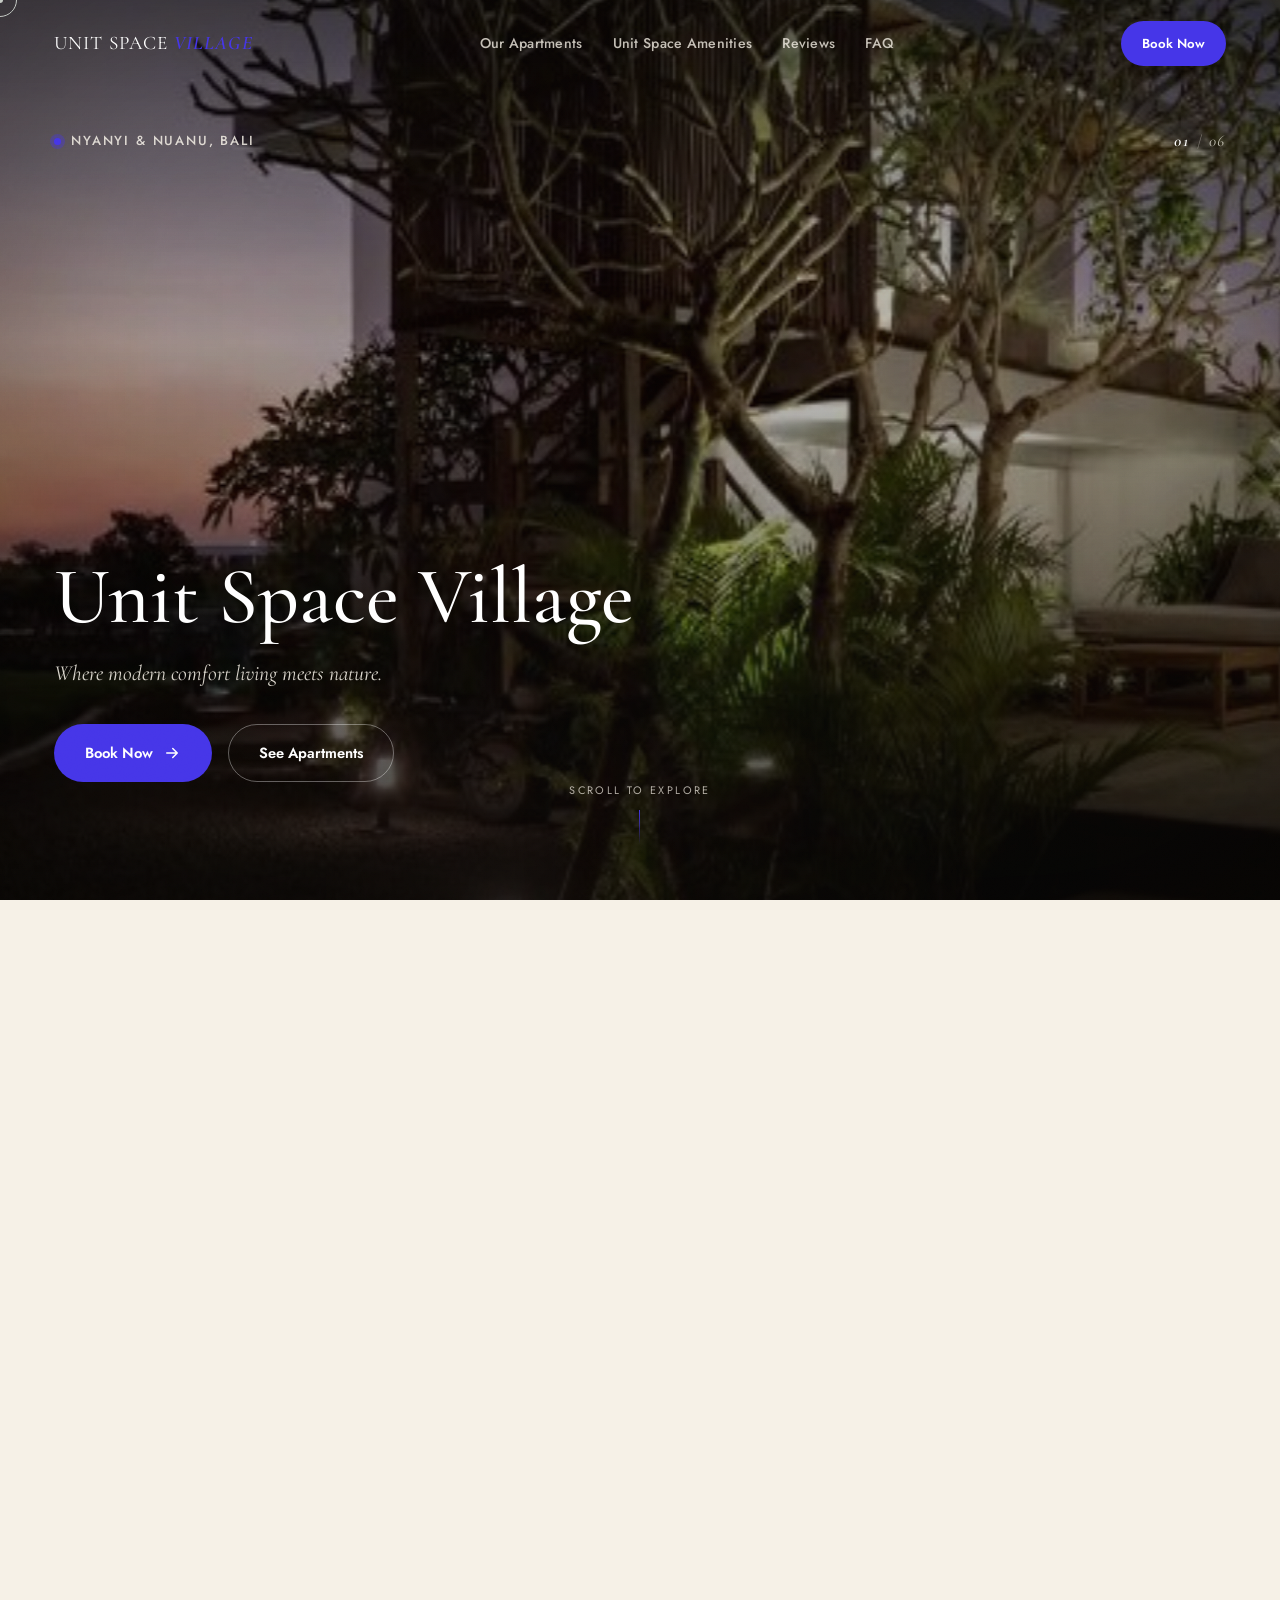
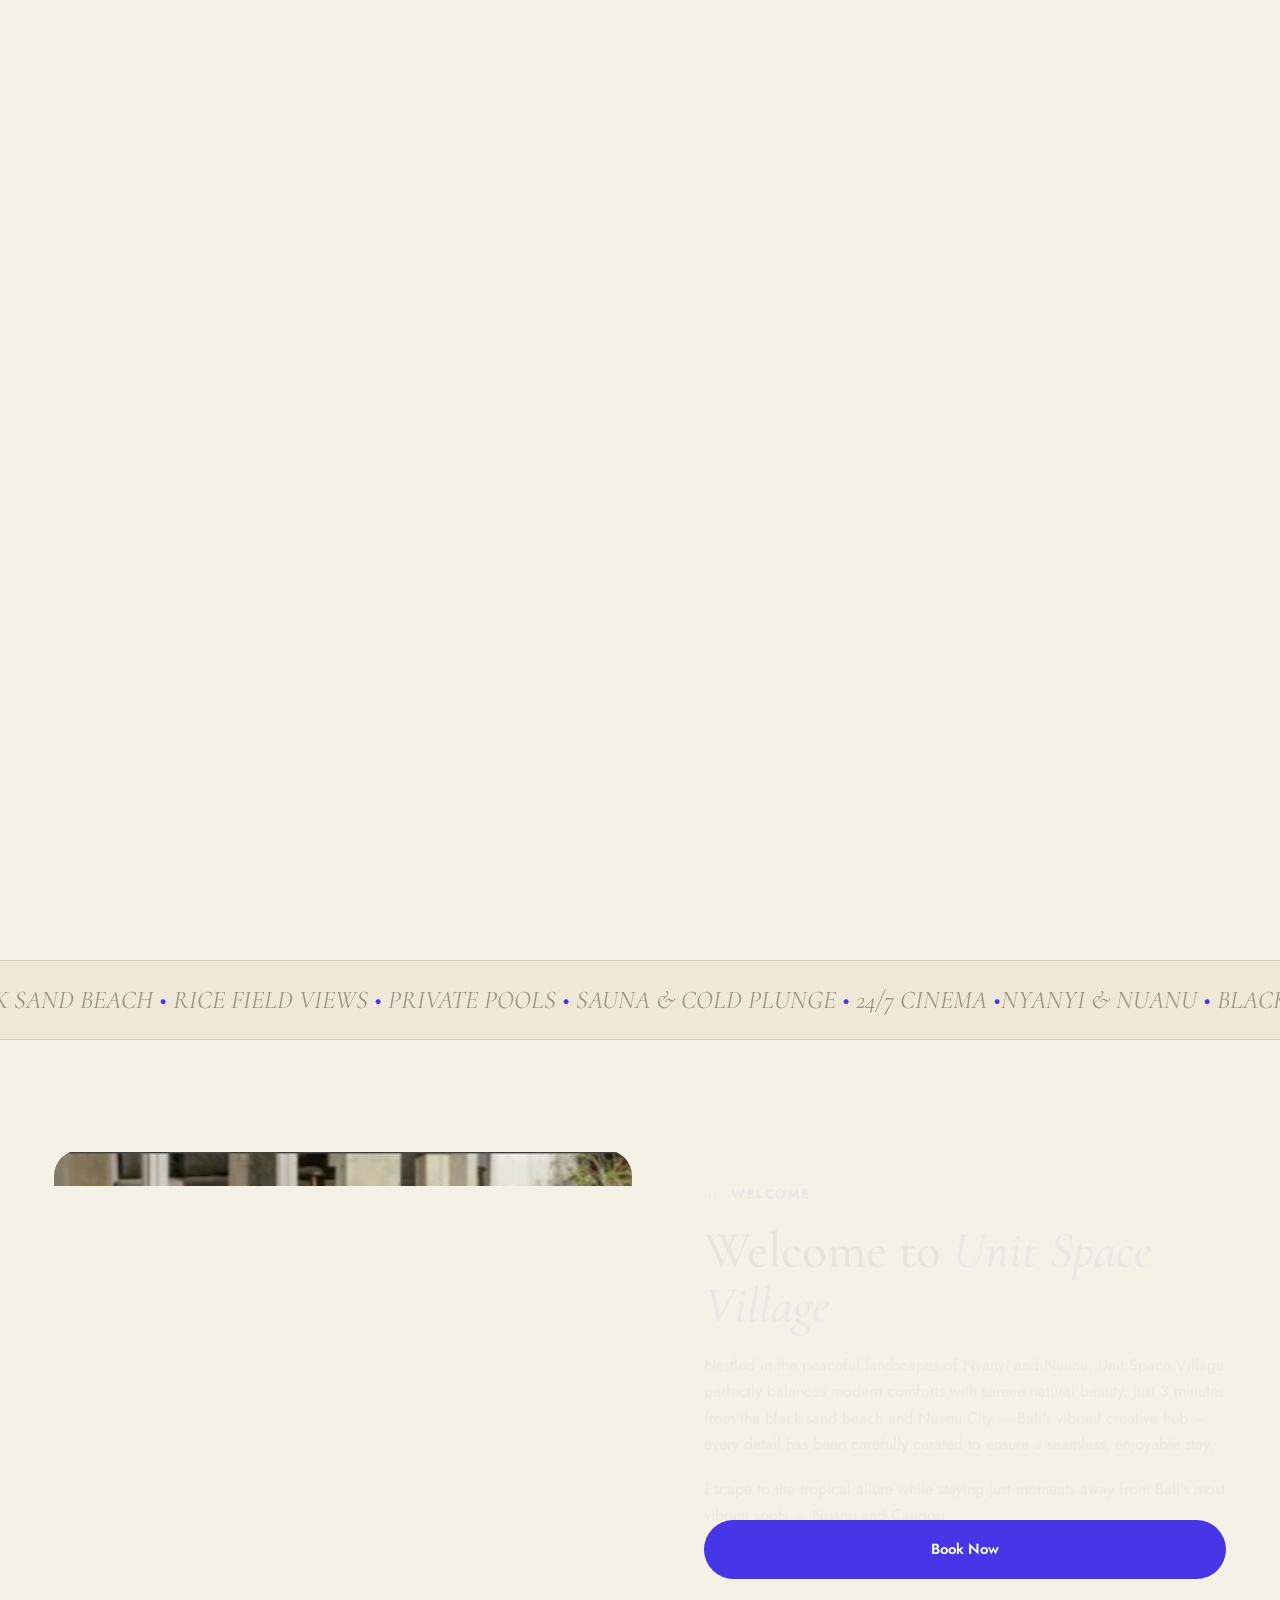
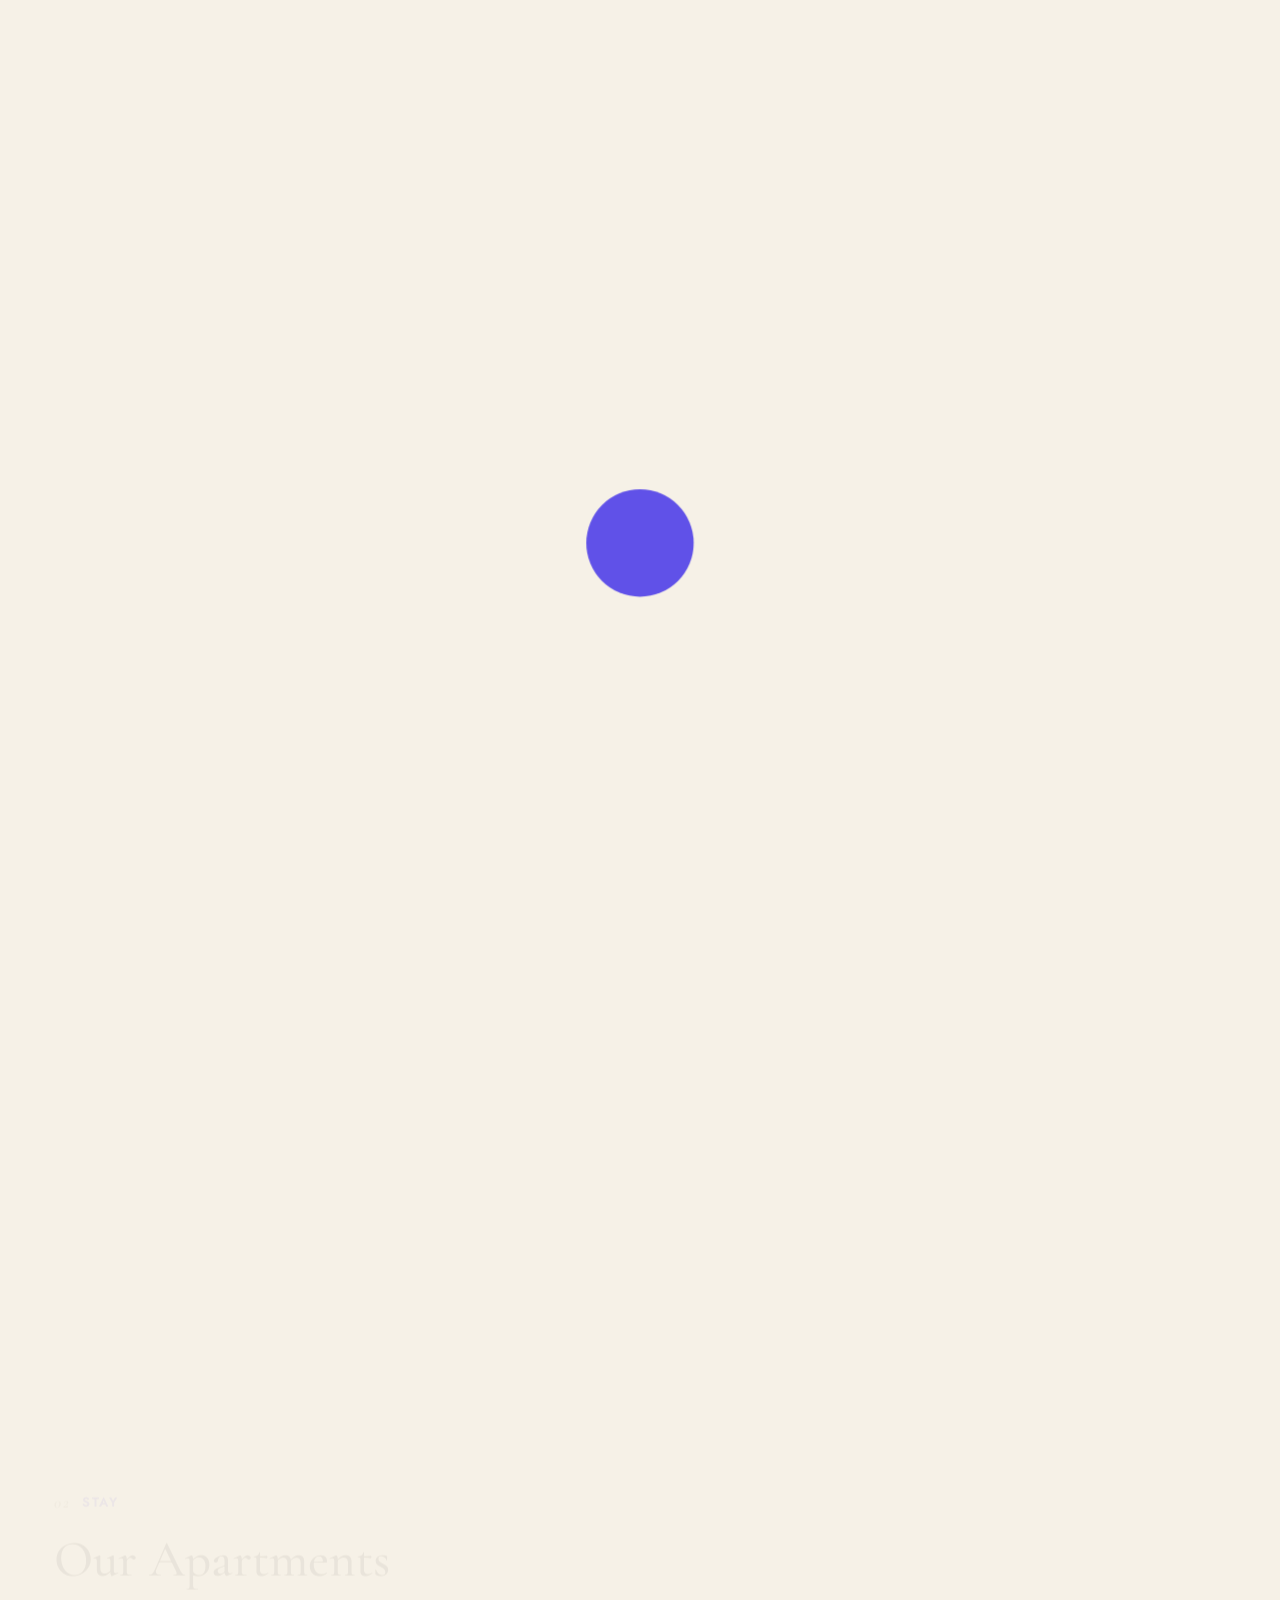
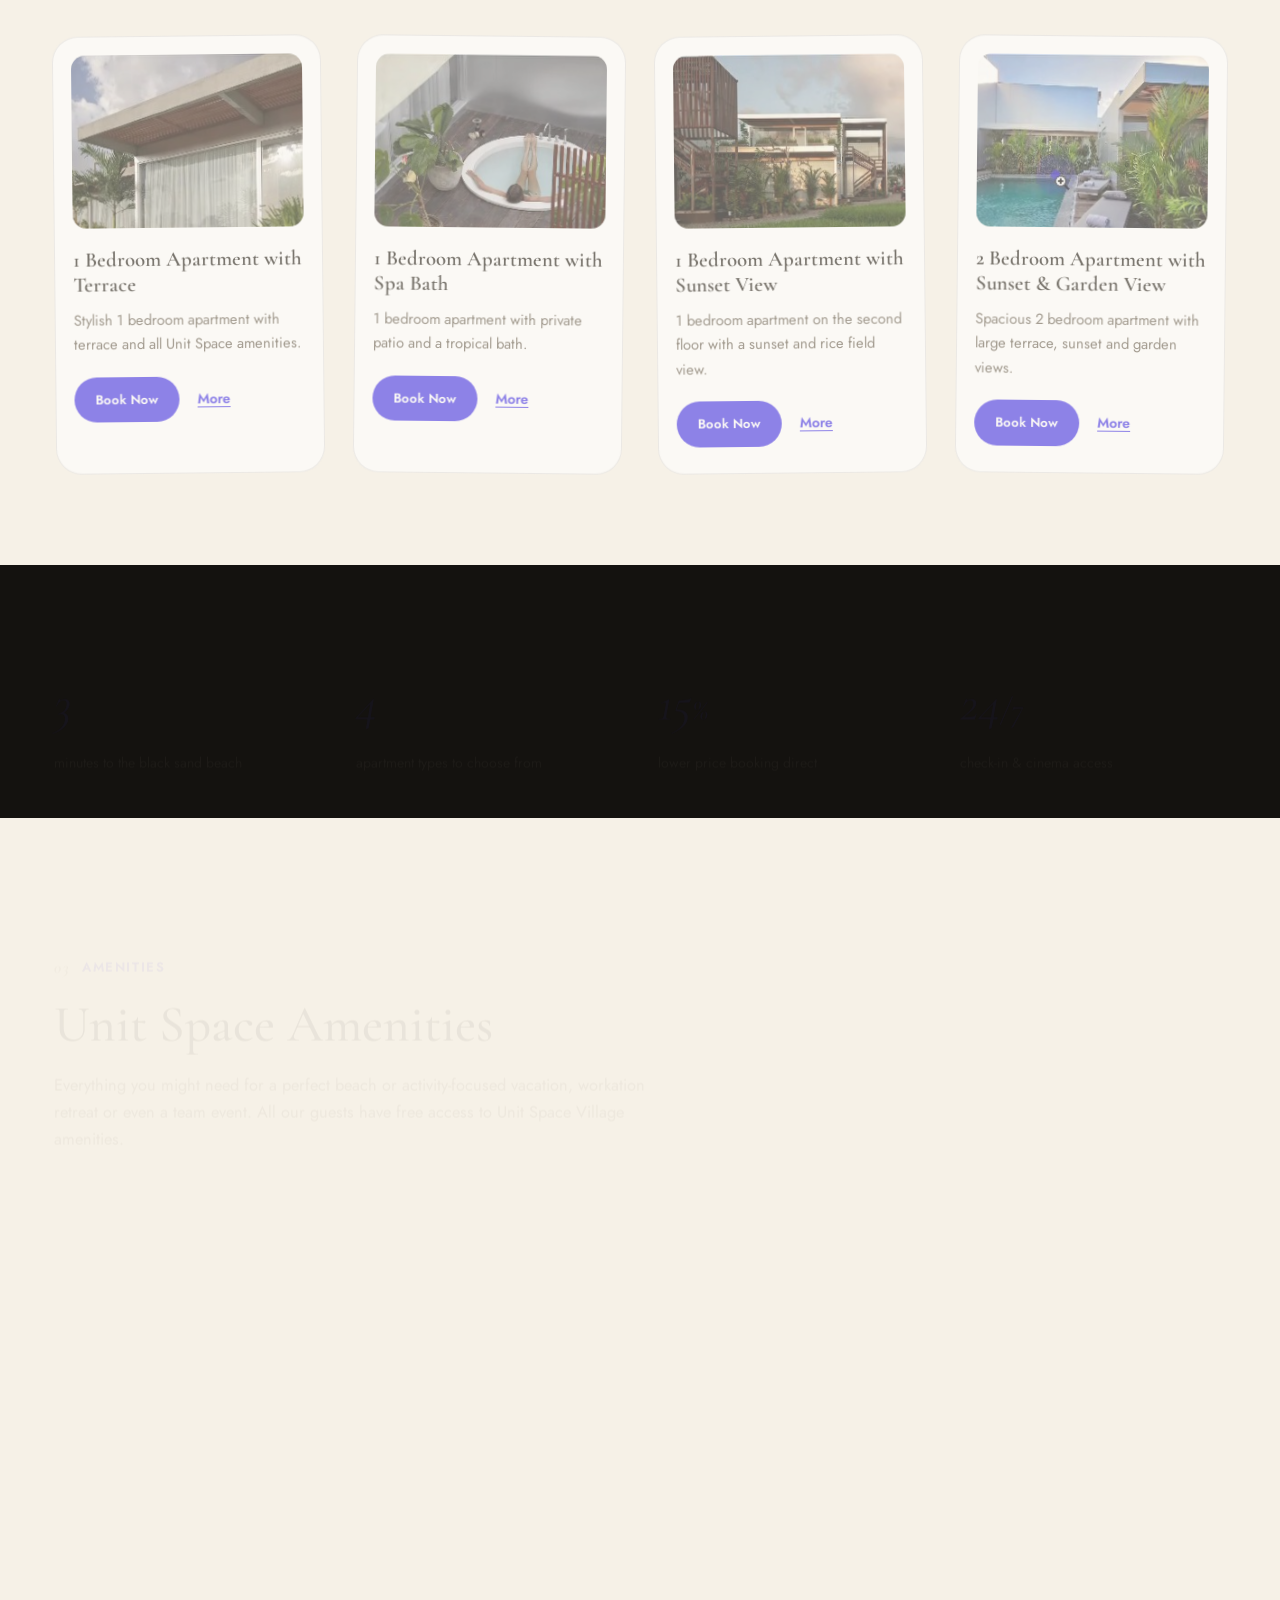
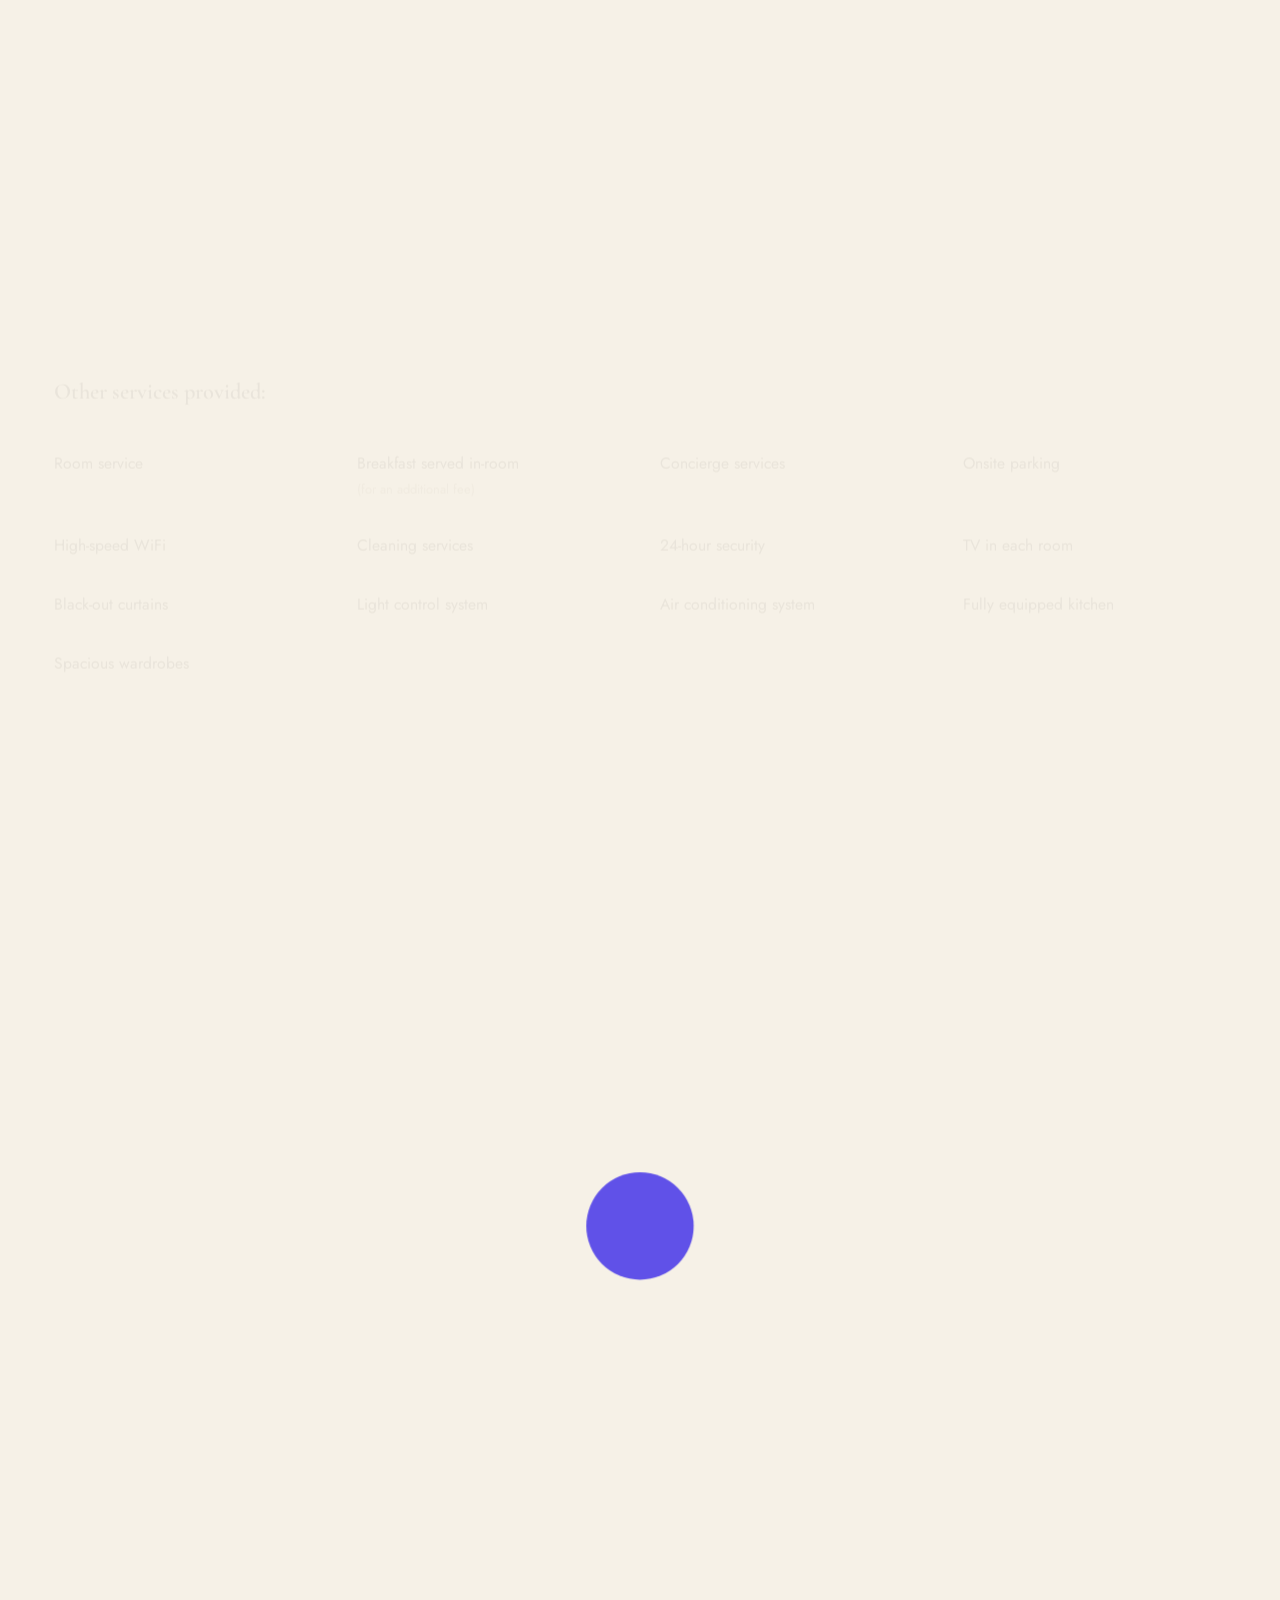
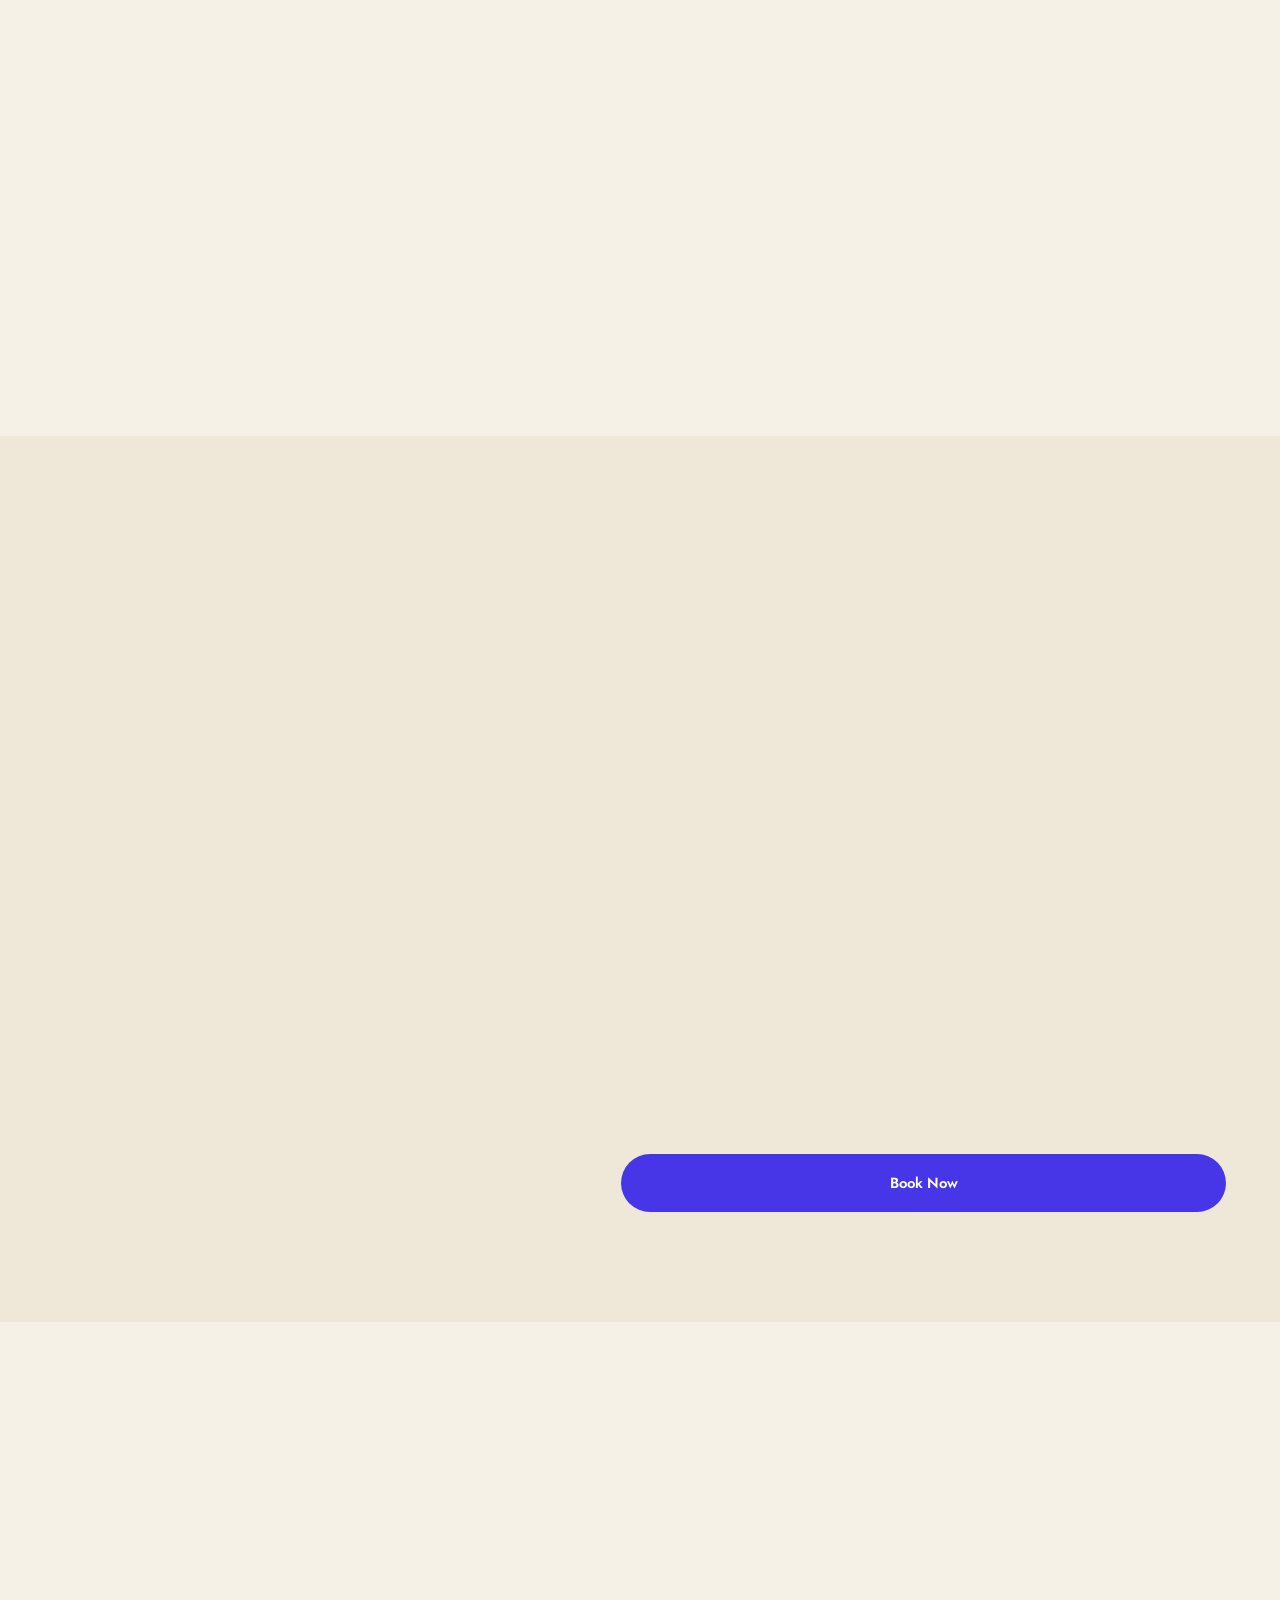
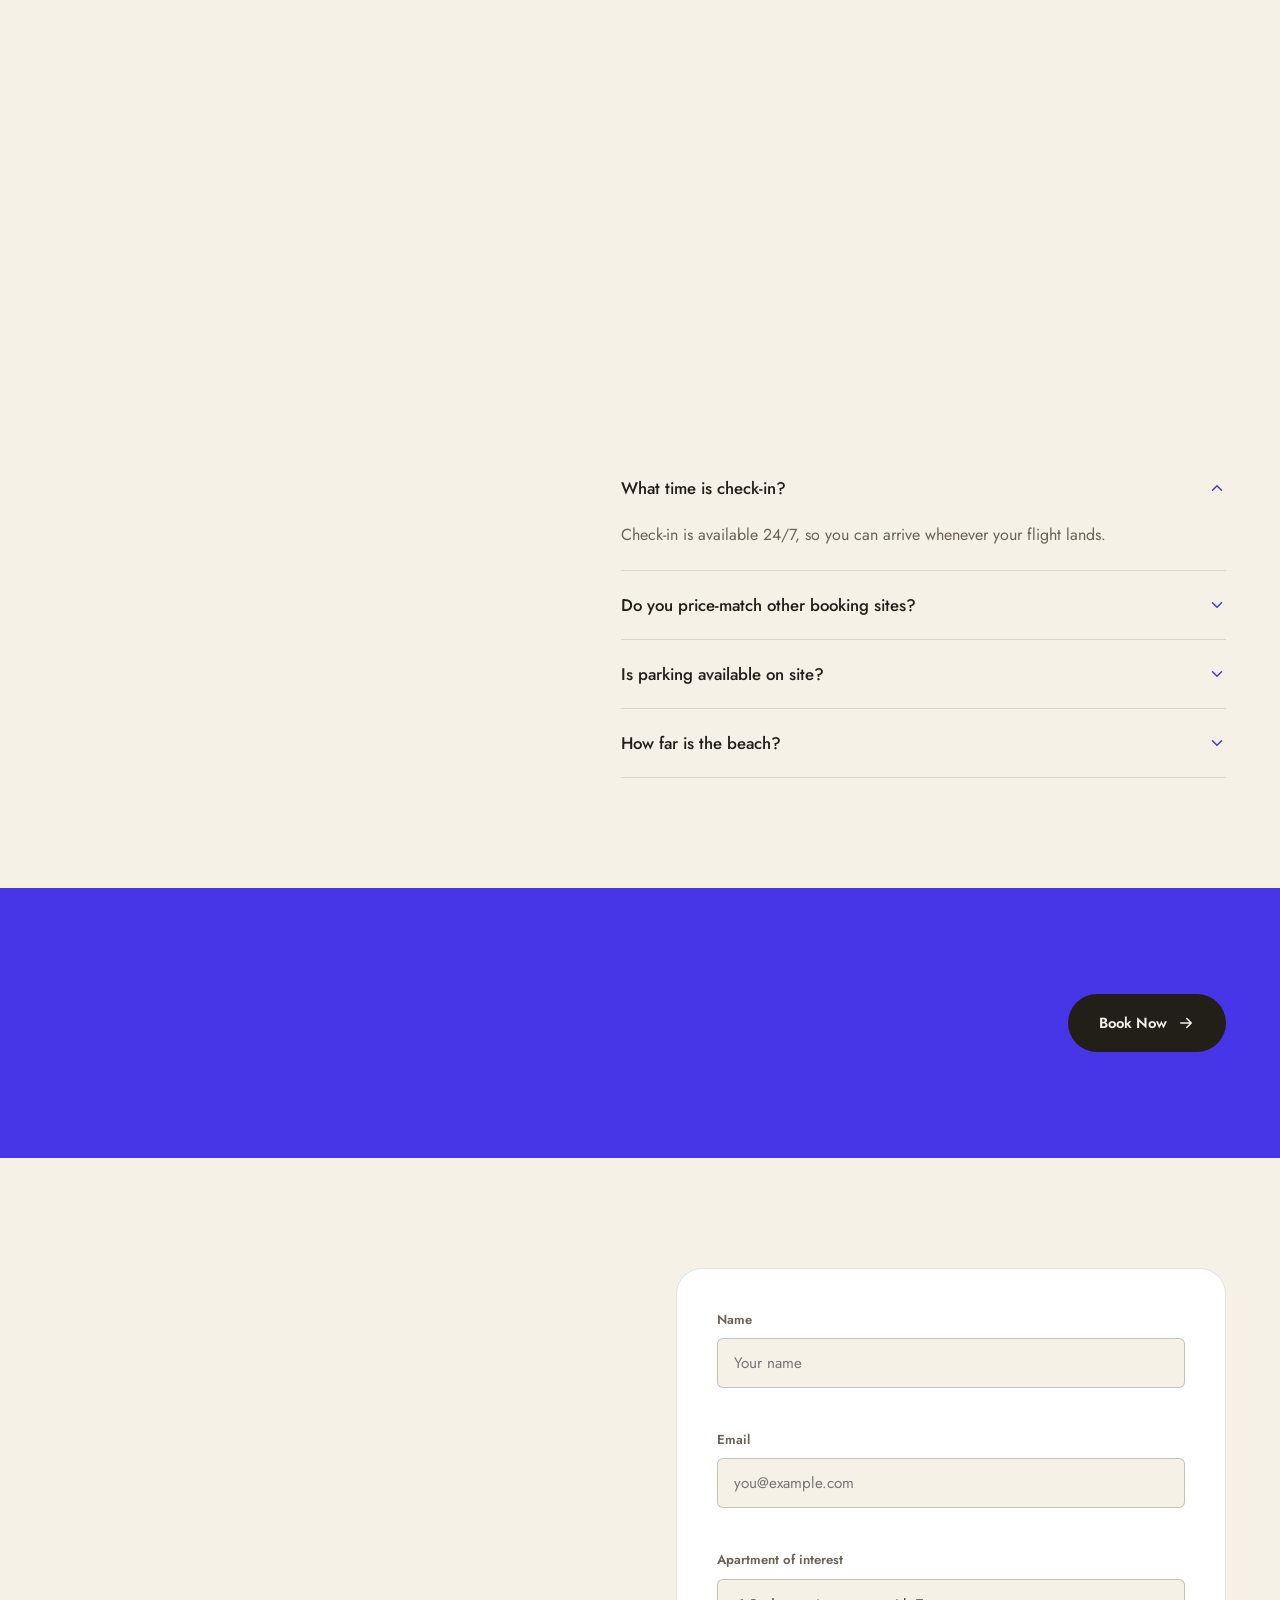
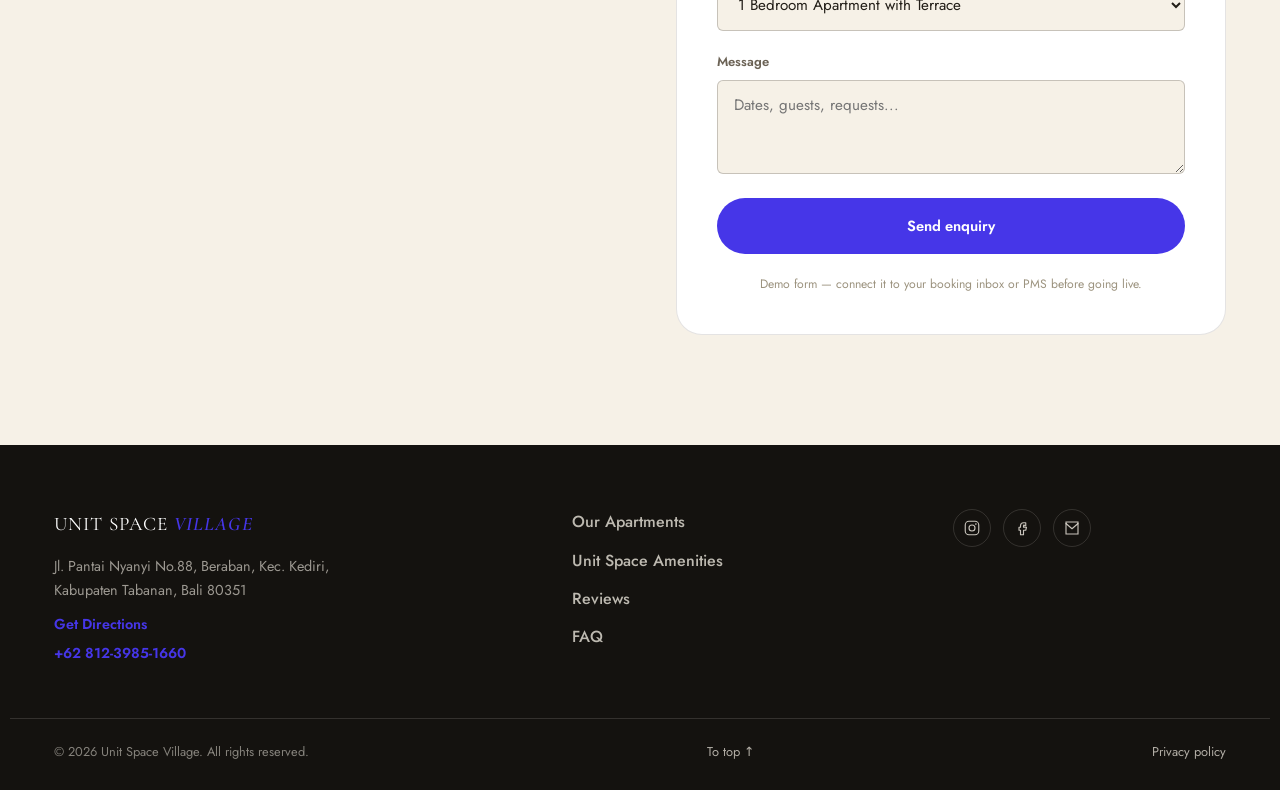
==== commit 7ce73c93: "Rebuild hero as a pinned cinematic scene sequence Replaces the timer-based hero slideshow with a scr" ====
--- a/unitspacevillage/index.html
+++ b/unitspacevillage/index.html
@@ -17,7 +17,7 @@
 <body>
 
 <div class="cursor-dot" aria-hidden="true"></div>
-<div class="cursor-ring" aria-hidden="true"></div>
+<div class="cursor-ring" aria-hidden="true"><span class="cursor-ring__label" data-cursor-label></span></div>
 
 <div class="loader" aria-hidden="true">
   <span class="loader__mark">Unit Space Village</span>
@@ -56,45 +56,98 @@
 
 <main>
 
-  <!-- HERO -->
-  <section class="hero" id="hero">
-    <div class="hero__slides" data-hero-slides>
-      <div class="hero__slide is-active" style="background-image:url('assets/garden-twilight.jpg')"></div>
-      <div class="hero__slide" style="background-image:url('assets/pool-aerial.jpg')"></div>
-      <div class="hero__slide" style="background-image:url('assets/sauna-plunge.jpg')"></div>
-    </div>
-    <div class="hero__scrim" aria-hidden="true"></div>
-
-    <div class="container hero__inner">
-      <p class="eyebrow" data-reveal>
-        <span class="eyebrow__dot"></span>
-        Nyanyi &amp; Nuanu, Bali
-      </p>
-
-      <h1 class="hero__title">
-        <span class="line" data-split>Unit Space Village</span>
-        <span class="line" data-split>Hotel <em>&amp; Apartments</em></span>
-      </h1>
-
-      <p class="hero__subtitle" data-reveal>Where modern comfort living meets nature.</p>
-
-      <div class="hero__actions" data-reveal>
-        <a href="#contact" class="btn btn--accent" data-magnetic>
-          Book Now
-          <svg viewBox="0 0 24 24" width="18" height="18"><path d="M5 12h14M13 6l6 6-6 6" fill="none" stroke="currentColor" stroke-width="2" stroke-linecap="round" stroke-linejoin="round"/></svg>
-        </a>
-        <a href="#apartments" class="btn btn--ghost" data-magnetic>See Apartments</a>
-      </div>
-    </div>
-
-    <div class="hero__dots" data-hero-dots aria-hidden="true">
-      <span class="is-active"></span><span></span><span></span>
-    </div>
-
-    <a href="#welcome" class="scroll-cue" aria-label="Scroll down">
-      <span>SCROLL</span>
-      <i></i>
-    </a>
+  <!-- CINEMATIC SCENES -->
+  <section class="scenes" id="hero" data-scenes>
+    <div class="scenes__stage">
+
+      <div class="scenes__media">
+        <div class="scenes__img is-active" data-scene-img style="background-image:url('assets/garden-twilight.jpg')"></div>
+        <div class="scenes__img" data-scene-img style="background-image:url('assets/pool-aerial.jpg')"></div>
+        <div class="scenes__img" data-scene-img style="background-image:url('assets/sauna-plunge.jpg')"></div>
+        <div class="scenes__img" data-scene-img style="background-image:url('assets/cinema.jpg')"></div>
+        <div class="scenes__img" data-scene-img style="background-image:url('assets/apt-sunset-view.jpg')"></div>
+        <div class="scenes__img" data-scene-img style="background-image:url('assets/daybed-deck.jpg')"></div>
+      </div>
+      <div class="scenes__scrim" aria-hidden="true"></div>
+      <div class="scenes__vignette" aria-hidden="true"></div>
+
+      <div class="container scenes__chrome">
+        <div class="scenes__top">
+          <p class="eyebrow">
+            <span class="eyebrow__dot"></span>
+            Nyanyi &amp; Nuanu, Bali
+          </p>
+          <span class="scenes__counter"><span data-scene-current>01</span><i>/</i><span data-scene-total>06</span></span>
+        </div>
+
+        <div class="scenes__panels">
+          <div class="scenes__panel is-active" data-scene-panel>
+            <h1 class="scenes__title">Unit Space Village</h1>
+            <p class="scenes__subtitle">Where modern comfort living meets nature.</p>
+            <div class="scenes__actions">
+              <a href="#contact" class="btn btn--accent" data-magnetic>
+                Book Now
+                <svg viewBox="0 0 24 24" width="18" height="18"><path d="M5 12h14M13 6l6 6-6 6" fill="none" stroke="currentColor" stroke-width="2" stroke-linecap="round" stroke-linejoin="round"/></svg>
+              </a>
+              <a href="#apartments" class="btn btn--ghost" data-magnetic>See Apartments</a>
+            </div>
+          </div>
+
+          <div class="scenes__panel" data-scene-panel>
+            <h2 class="scenes__title">A Pool Above the Rice Fields</h2>
+            <p class="scenes__subtitle">A private plunge pool framed by teak decking and palm shade.</p>
+            <div class="scenes__chips">
+              <span class="chip">Private Pool</span>
+              <span class="chip">07:00 – 22:00</span>
+            </div>
+          </div>
+
+          <div class="scenes__panel" data-scene-panel>
+            <h2 class="scenes__title">Sauna &amp; Cold Plunge</h2>
+            <p class="scenes__subtitle">Sweat, plunge, repeat — steps from your terrace.</p>
+            <div class="scenes__chips">
+              <span class="chip">Sauna &amp; Cold Plunge</span>
+              <span class="chip">07:00 – 22:00</span>
+            </div>
+          </div>
+
+          <div class="scenes__panel" data-scene-panel>
+            <h2 class="scenes__title">Your Own Cinema</h2>
+            <p class="scenes__subtitle">A private screening room, open around the clock.</p>
+            <div class="scenes__chips">
+              <span class="chip">Cinema</span>
+              <span class="chip">24/7 Access</span>
+            </div>
+          </div>
+
+          <div class="scenes__panel" data-scene-panel>
+            <h2 class="scenes__title">Apartments With a View</h2>
+            <p class="scenes__subtitle">Rice fields, sunsets, and gardens from your terrace.</p>
+            <div class="scenes__chips">
+              <span class="chip">4 Layouts</span>
+              <span class="chip">1 &amp; 2 Bedroom</span>
+            </div>
+          </div>
+
+          <div class="scenes__panel" data-scene-panel>
+            <h2 class="scenes__title">Ready When You Are</h2>
+            <p class="scenes__subtitle">3 minutes from the black sand beach. Book direct for the best rate.</p>
+            <div class="scenes__actions">
+              <a href="#contact" class="btn btn--accent" data-magnetic>
+                Book Now
+                <svg viewBox="0 0 24 24" width="18" height="18"><path d="M5 12h14M13 6l6 6-6 6" fill="none" stroke="currentColor" stroke-width="2" stroke-linecap="round" stroke-linejoin="round"/></svg>
+              </a>
+            </div>
+          </div>
+        </div>
+
+        <div class="scenes__hint" data-scenes-hint>
+          <span>Scroll to explore</span>
+          <i></i>
+        </div>
+      </div>
+
+    </div>
   </section>
 
   <!-- MARQUEE -->
@@ -112,7 +165,7 @@
   <!-- WELCOME -->
   <section class="section welcome" id="welcome">
     <div class="container welcome__grid">
-      <div class="welcome__media" data-reveal>
+      <div class="welcome__media" data-reveal-media>
         <img src="assets/daybed-deck.jpg" alt="Private deck and daybed at Unit Space Village" loading="lazy">
       </div>
       <div class="welcome__content">
@@ -148,7 +201,7 @@
 
       <div class="apartments-grid">
 
-        <article class="apt-card" data-tilt>
+        <article class="apt-card" data-tilt data-cursor="View">
           <div class="apt-card__media">
             <img src="assets/apt-terrace.jpg" alt="1 Bedroom Apartment with Terrace" loading="lazy">
           </div>
@@ -160,7 +213,7 @@
           </div>
         </article>
 
-        <article class="apt-card" data-tilt>
+        <article class="apt-card" data-tilt data-cursor="View">
           <div class="apt-card__media">
             <img src="assets/apt-spa-bath.jpg" alt="1 Bedroom Apartment with Spa Bath" loading="lazy">
           </div>
@@ -172,7 +225,7 @@
           </div>
         </article>
 
-        <article class="apt-card" data-tilt>
+        <article class="apt-card" data-tilt data-cursor="View">
           <div class="apt-card__media">
             <img src="assets/apt-sunset-view.jpg" alt="1 Bedroom Apartment with Sunset View" loading="lazy">
           </div>
@@ -184,7 +237,7 @@
           </div>
         </article>
 
-        <article class="apt-card" data-tilt>
+        <article class="apt-card" data-tilt data-cursor="View">
           <div class="apt-card__media">
             <img src="assets/apt-sunset-garden.jpg" alt="2 Bedroom Apartment with Sunset & Garden View" loading="lazy">
           </div>
@@ -236,17 +289,17 @@
       </div>
 
       <div class="amenities-grid">
-        <article class="amenity-card amenity-card--tall" data-tilt>
+        <article class="amenity-card amenity-card--tall" data-tilt data-cursor="View">
           <img src="assets/pool-aerial.jpg" alt="Swimming pool" loading="lazy">
           <div class="amenity-card__bar"><span>Swimming Pool</span><time>07:00 – 22:00</time></div>
         </article>
 
-        <article class="amenity-card" data-tilt>
+        <article class="amenity-card" data-tilt data-cursor="View">
           <img src="assets/unit-space-city.jpg" alt="Unit Space City community" loading="lazy">
           <div class="amenity-card__bar"><span>Unit Space City</span><time>Nearby</time></div>
         </article>
 
-        <article class="amenity-card" data-tilt>
+        <article class="amenity-card" data-tilt data-cursor="View">
           <img src="assets/cinema.jpg" alt="Cinema room" loading="lazy">
           <div class="amenity-card__bar"><span>Cinema</span><time>24/7</time><a href="#contact" class="amenity-card__cta">Book Now</a></div>
         </article>
@@ -258,12 +311,12 @@
           <div class="amenity-card__bar amenity-card__bar--static"><span>Check-in</span><time>24/7</time></div>
         </article>
 
-        <article class="amenity-card" data-tilt>
+        <article class="amenity-card" data-tilt data-cursor="View">
           <img src="assets/cafe.jpg" alt="Cafe" loading="lazy">
           <div class="amenity-card__bar"><span>Cafe</span><time>07:00 – 22:00</time></div>
         </article>
 
-        <article class="amenity-card amenity-card--tall" data-tilt>
+        <article class="amenity-card amenity-card--tall" data-tilt data-cursor="View">
           <img src="assets/sauna-plunge.jpg" alt="Sauna and cold plunge" loading="lazy">
           <div class="amenity-card__bar"><span>Sauna &amp; Cold Plunge</span><time>07:00 – 22:00</time></div>
         </article>
@@ -298,7 +351,7 @@
   <!-- LOWEST PRICE GUARANTEE -->
   <section class="section price-guarantee">
     <div class="container price-guarantee__grid">
-      <div class="price-guarantee__media" data-reveal>
+      <div class="price-guarantee__media" data-reveal-media>
         <img src="assets/apt-terrace.jpg" alt="Unit Space Village apartment terrace" loading="lazy">
       </div>
       <div>
--- a/unitspacevillage/css/style.css
+++ b/unitspacevillage/css/style.css
@@ -88,8 +88,25 @@
 .cursor-ring{
   width: 34px; height: 34px;
   border: 1.5px solid #fff;
-  transition: width .25s var(--ease), height .25s var(--ease), background .25s var(--ease);
-}
+  transition: width .25s var(--ease), height .25s var(--ease), background .25s var(--ease), border-color .25s ease;
+}
+.cursor-ring__label{
+  position: absolute; inset: 0;
+  display: flex; align-items: center; justify-content: center;
+  font-family: var(--font-body);
+  font-size: 0.68rem; font-weight: 600; letter-spacing: 0.06em; text-transform: uppercase;
+  color: #fff;
+  opacity: 0;
+  transition: opacity .2s ease;
+  white-space: nowrap;
+}
+.cursor-ring.has-label{
+  width: 74px; height: 74px;
+  mix-blend-mode: normal;
+  background: var(--indigo);
+  border-color: var(--indigo);
+}
+.cursor-ring.has-label .cursor-ring__label{ opacity: 1; }
 .cursor-ring.is-active{ width: 60px; height: 60px; background: rgba(255,255,255,0.15); }
 @media (hover: none), (pointer: coarse){ .cursor-dot, .cursor-ring{ display: none; } }
 
@@ -242,86 +259,117 @@
 .btn--block{ width: 100%; }
 
 /* ==========================================================================
-   Hero
-   ========================================================================== */
-.hero{
-  position: relative;
-  min-height: 100svh;
-  display: flex; align-items: center;
-  padding-top: var(--header-h);
+   Cinematic Scenes (pinned scroll-scrubbed flythrough)
+   ========================================================================== */
+.scenes{ position: relative; height: 100vh; background: var(--bg); color: #fff; }
+.scenes__stage{
+  position: sticky; top: 0;
+  height: 100vh;
   overflow: hidden;
-  color: #fff;
-}
-.hero__slides{ position: absolute; inset: 0; z-index: 0; }
-.hero__slide{
+}
+.scenes__media{ position: absolute; inset: 0; z-index: 0; }
+.scenes__img{
   position: absolute; inset: 0;
   background-size: cover;
   background-position: center;
   opacity: 0;
-  transform: scale(1.08);
-}
-.hero__slide.is-active{ opacity: 1; }
-.hero__scrim{
+  transform: scale(1.14);
+  will-change: opacity, transform;
+}
+.scenes__img.is-active{ opacity: 1; }
+.scenes__scrim{
   position: absolute; inset: 0; z-index: 1;
-  background: linear-gradient(180deg, rgba(10,9,7,0.55) 0%, rgba(10,9,7,0.35) 45%, rgba(10,9,7,0.75) 100%);
-}
-
-.hero__inner{ position: relative; z-index: 2; padding-block: 80px 120px; }
+  background: linear-gradient(180deg, rgba(10,9,7,0.6) 0%, rgba(10,9,7,0.25) 38%, rgba(10,9,7,0.8) 100%);
+}
+.scenes__vignette{
+  position: absolute; inset: 0; z-index: 1;
+  box-shadow: inset 0 0 18vw rgba(0,0,0,0.35);
+  pointer-events: none;
+}
+
+.scenes__chrome{
+  position: relative; z-index: 2;
+  height: 100%;
+  padding-top: calc(var(--header-h) + 20px);
+  padding-bottom: 40px;
+  display: flex; flex-direction: column; justify-content: space-between;
+}
+
+.scenes__top{ display: flex; align-items: center; justify-content: space-between; gap: 20px; }
 
 .eyebrow{
   display: inline-flex; align-items: center; gap: 10px;
   font-size: 0.82rem; font-weight: 500;
   letter-spacing: 0.14em; text-transform: uppercase;
   color: rgba(246,241,231,0.85);
-  margin-bottom: 26px;
+  margin: 0;
 }
 .eyebrow__dot{ width: 7px; height: 7px; border-radius: 50%; background: var(--indigo); box-shadow: 0 0 0 4px rgba(70,54,232,0.35); }
 
-.hero__title{
+.scenes__counter{
+  font-family: var(--font-display); font-style: italic;
+  font-size: 1rem; letter-spacing: 0.04em;
+  color: rgba(246,241,231,0.75);
+  display: inline-flex; align-items: center; gap: 4px;
+  font-variant-numeric: tabular-nums;
+}
+.scenes__counter i{ font-style: normal; opacity: 0.5; margin: 0 2px; }
+.scenes__counter [data-scene-current]{ color: #fff; font-weight: 600; }
+
+.scenes__panels{ position: relative; flex: 1; display: flex; align-items: flex-end; }
+.scenes__panel{
+  position: absolute; left: 0; right: 0; bottom: 0;
+  opacity: 0;
+  transform: translateY(24px);
+  pointer-events: none;
+}
+.scenes__panel.is-active{ opacity: 1; transform: translateY(0); pointer-events: auto; }
+
+.scenes__title{
   font-family: var(--font-display);
   font-weight: 500;
-  font-size: clamp(2.6rem, 7vw, 5.6rem);
+  font-size: clamp(2.4rem, 6.5vw, 5rem);
   line-height: 1.04;
-  margin: 0 0 26px;
-  max-width: 20ch;
-}
-.hero__title .line{ display: block; overflow: hidden; }
-.hero__title em{ font-style: italic; color: var(--indigo); font-weight: 500; }
-
-.hero__subtitle{
+  margin: 0 0 18px;
+  max-width: 18ch;
+}
+.scenes__subtitle{
   font-family: var(--font-display);
   font-style: italic;
-  font-size: clamp(1.15rem, 2vw, 1.5rem);
-  color: rgba(246,241,231,0.9);
-  margin-bottom: 40px;
-}
-
-.hero__actions{ display: flex; flex-wrap: wrap; gap: 16px; }
-
-.hero__dots{
-  position: absolute; right: 28px; top: 50%; transform: translateY(-50%);
-  z-index: 2;
-  display: flex; flex-direction: column; gap: 10px;
-}
-.hero__dots span{
-  width: 7px; height: 7px; border-radius: 50%;
-  background: rgba(255,255,255,0.35);
-  transition: background .3s ease, transform .3s ease;
-}
-.hero__dots span.is-active{ background: var(--indigo); transform: scale(1.3); }
-
-.scroll-cue{
-  position: absolute; left: 50%; bottom: 34px; z-index: 2;
-  transform: translateX(-50%);
+  font-size: clamp(1.05rem, 1.8vw, 1.35rem);
+  color: rgba(246,241,231,0.88);
+  margin: 0 0 32px;
+  max-width: 46ch;
+}
+.scenes__actions{ display: flex; flex-wrap: wrap; gap: 16px; }
+.scenes__chips{ display: flex; flex-wrap: wrap; gap: 12px; }
+.chip{
+  display: inline-flex; align-items: center;
+  padding: 10px 18px;
+  border-radius: 999px;
+  background: rgba(246,241,231,0.12);
+  border: 1px solid rgba(246,241,231,0.28);
+  backdrop-filter: blur(10px);
+  font-size: 0.85rem; font-weight: 500;
+  letter-spacing: 0.02em;
+}
+
+.scenes__hint{
+  align-self: center;
   display: flex; flex-direction: column; align-items: center; gap: 10px;
   font-size: 0.68rem; letter-spacing: 0.22em; color: rgba(246,241,231,0.7);
-}
-.scroll-cue i{ width: 1px; height: 34px; background: linear-gradient(var(--indigo), transparent); position: relative; overflow: hidden; }
-.scroll-cue i::after{
+  text-transform: uppercase;
+}
+.scenes__hint i{ width: 1px; height: 34px; background: linear-gradient(var(--indigo), transparent); position: relative; overflow: hidden; }
+.scenes__hint i::after{
   content: ''; position: absolute; top: -100%; left: 0; width: 100%; height: 100%;
   background: #fff; animation: scrollCue 1.8s ease-in-out infinite;
 }
 @keyframes scrollCue{ 0%{ top: -100%; } 60%,100%{ top: 100%; } }
+
+@media (min-width: 768px){
+  .scenes__chrome{ padding-top: calc(var(--header-h) + 40px); padding-bottom: 56px; }
+}
 
 /* ==========================================================================
    Marquee
@@ -371,7 +419,8 @@
    ========================================================================== */
 .welcome__grid{ display: grid; grid-template-columns: 1fr; gap: 48px; }
 @media (min-width: 960px){ .welcome__grid{ grid-template-columns: 1.05fr 0.95fr; align-items: center; gap: 72px; } }
-.welcome__media img{ border-radius: var(--radius-lg); width: 100%; aspect-ratio: 4/3; object-fit: cover; }
+.welcome__media{ border-radius: var(--radius-lg); overflow: hidden; }
+.welcome__media img{ width: 100%; aspect-ratio: 4/3; object-fit: cover; display: block; }
 .welcome__text{ color: var(--ink-muted); margin: 18px 0; max-width: 56ch; }
 
 /* ==========================================================================
@@ -476,7 +525,8 @@
 .price-guarantee{ background: var(--cream-alt); }
 .price-guarantee__grid{ display: grid; grid-template-columns: 1fr; gap: 48px; }
 @media (min-width: 960px){ .price-guarantee__grid{ grid-template-columns: 0.9fr 1.1fr; align-items: center; gap: 72px; } }
-.price-guarantee__media img{ border-radius: var(--radius-lg); width: 100%; aspect-ratio: 4/3; object-fit: cover; }
+.price-guarantee__media{ border-radius: var(--radius-lg); overflow: hidden; }
+.price-guarantee__media img{ width: 100%; aspect-ratio: 4/3; object-fit: cover; display: block; }
 .price-guarantee__subtitle{ font-family: var(--font-display); font-size: 1.35rem; font-weight: 600; margin: 28px 0 18px; }
 
 .reason-list{ display: grid; gap: 16px; margin-bottom: 32px; }
@@ -605,14 +655,22 @@
    ========================================================================== */
 @media (prefers-reduced-motion: reduce){
   html{ scroll-behavior: auto; }
-  .scroll-cue i::after{ animation: none; }
+  .scenes__hint i::after{ animation: none; }
   .marquee__track{ animation: none !important; }
-  .hero__slide{ transform: none !important; }
+  .scenes__img{ transform: none !important; }
   *{ transition-duration: 0.01ms !important; animation-duration: 0.01ms !important; }
 
   .portal{ height: 4px; }
   .portal__stage{ position: static; height: 100%; }
   .portal__circle{ width: 100%; height: 100%; border-radius: 0; transform: none !important; }
+
+  /* Scenes become a static stack instead of a scroll-jacked flythrough */
+  .scenes__stage{ position: static; height: auto; }
+  .scenes__chrome{ position: static; height: auto; padding-block: 60px; }
+  .scenes__panels{ position: static; display: block; }
+  .scenes__panel{ position: static; opacity: 1 !important; transform: none !important; pointer-events: auto; margin-bottom: 48px; }
+  .scenes__img{ position: static; height: 60vh; opacity: 1 !important; margin-bottom: 24px; border-radius: var(--radius-lg); }
+  .scenes__hint{ display: none; }
 }
 
 /* Grid children can refuse to shrink below their content's intrinsic size
